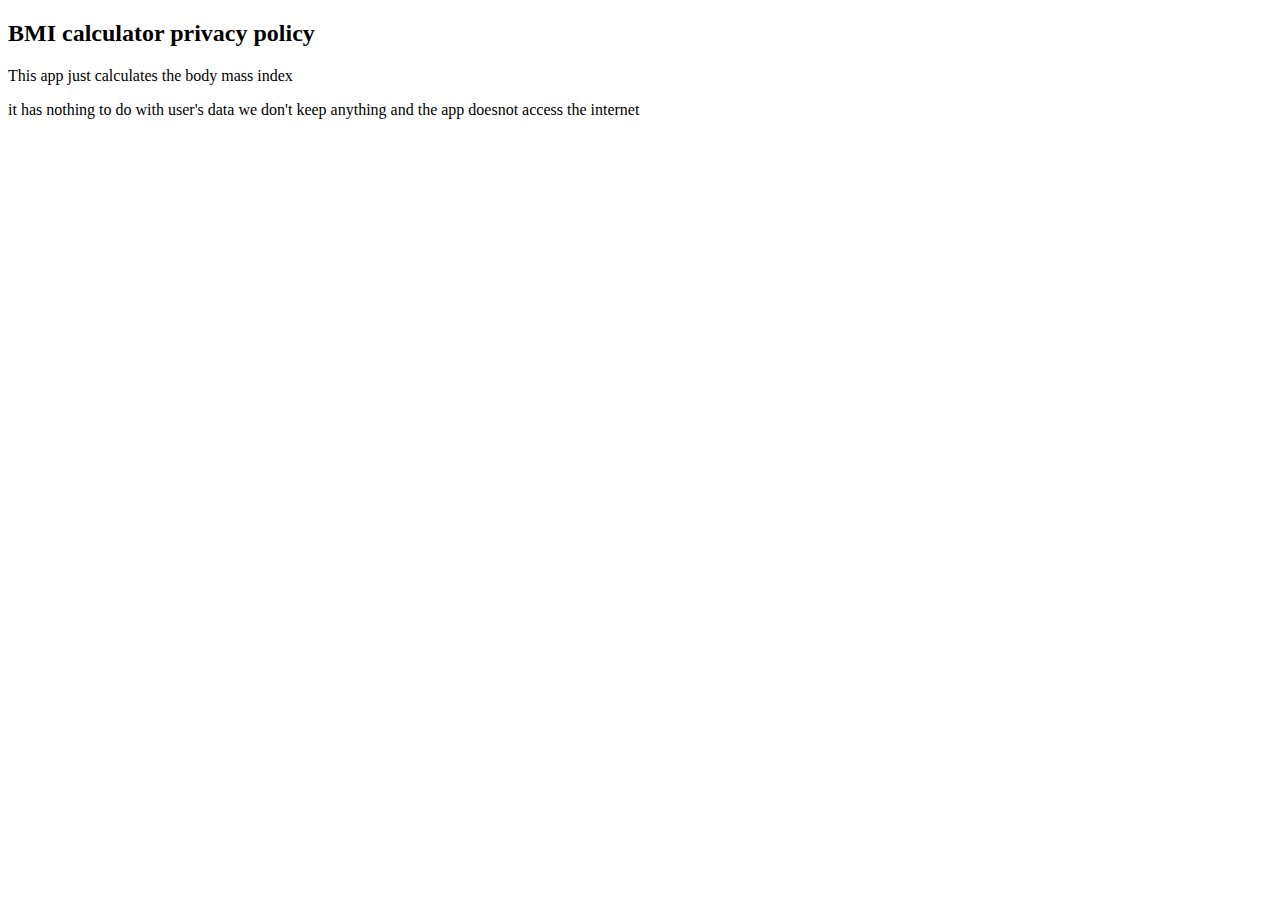
==== index.html @ 377abc67 "comm" ====
<!DOCTYPE html>
<html>
<head>
    <meta charset='utf-8'>
    <meta http-equiv='X-UA-Compatible' content='IE=edge'>
    <title>BMI calculator privacy policy</title>
    <meta name='viewport' content='width=device-width, initial-scale=1'>
    <link rel='stylesheet' type='text/css' media='screen' href='css/style.css'>
    <script src='js/main.js'>
        Splitting(); 

ScrollOut({  
  threshold: .2,
  once: true
});
    </script>
</head>
<body>
    <h2 id="description">BMI calculator privacy policy</h2>
    <p>This app just calculates the body mass index 
         <!-- <a href="https://goodstuff.fm/smym/118">Show Me Your Mic episode</a> using <a href="https://descript.com/r/HkKZYn6bG">Descript</a>, a Mac/Windows transcription app.
         -->
        </p>
    <p>it has nothing to do with user's data we don't keep anything and the app doesnot access the internet</p>
    <!-- <h2 id="goal">Goal</h2>
    <p>To make the presention of the transcription as readable and nice to look at as possible without having to do a bunch of work to make it look nice.</p>
    <h2 id="transcription-sample">Transcription Sample</h2>
    <p>(<em>This is maybe 15% of the whole 55 minute episode</em>)</p>
    <p><strong>Chris:</strong> I&#39;ve stumbled into this fall either because I felt like I was I had some momentum. And then summer end of summer kind of happen. It was just kind of like everything feels old. And so this is the kicking getting back on the horse proverbial horse. But you did something neat speaking of recording and podcasting.</p>
    <p>So in your day job doing a podcast for your company and then getting the [00:13:00] opportunity to do a live podcast with that which is that this isn&#39;t the first time I don&#39;t think you&#39;ve done that but I guess I&#39;m curious just for podcasters other what I&#39;ve liked about so the podcast is untapped. Or for on top is called drink socially untapped as the app that promotes the podcast are the podcast pronounced I guess and and I guess first of all the what&#39;s the format of the show regularly that you decided to sort of</p>
    <p><strong>Kyle:</strong> Yeah, so usually well so I should say the majority of the actual like content and production of the show is on my co-host Tim who is one of the co-founders of untapped and he takes a lot of time to put together a little bit of like.</p>
    <p>Topical stuff of what&#39;s happening in the beer industry right now and a little bit of sort of like history of a particular style and maybe asking a question about the about the beer industry or about the app in particular and then giving some updates again. It&#39;s like you were saying very [00:14:00] corporate not not corporate.</p>
    <p>Let me rephrase more like a brand-specific podcast where you&#39;ve got kind of. Hey, we&#39;re here talking about PayPal cuz PayPal&#39;s the company we work for and that&#39;s just going to be it. Maybe we&#39;ll talk a little bit about markets. Or maybe we&#39;ll talk about, you know, people paying each other, but it&#39;s going to be all sort of about PayPal same sort of thing for beer where untapped is the leading be wrap in this industry and it&#39;s pretty fun to put together every single week.</p>
    <p>I. Out of full disclosure. I used to be the one editing this podcast. We&#39;ve since handed it off to you who are in very capable hands. Thank goodness to put together some semblance of an episode between sort of our on and off banter and you know retakes and things like that. It&#39;s been really good to have.</p>
    <p>You on the the proverbial team if you would working on that [00:15:00] for us, but so that&#39;s that&#39;s kind of the the rundown of what we usually do on at at this in a little bit of History little bit current events little bit news little bit question and answer and we wanted to bring part of that to the live episode that we had scheduled at Odell&#39;s which is a brewery over in Denver, Colorado.</p>
    <p>So we were there for the Great American Beer Festival. This is. Big huge like 50,000 person event that happens every single year where you get together in a gigantic conference Hall in the center of Denver you go around drinking one ounce pours of beers that over 800 different breweries brought lots and lots of beer is happening.</p>
    <p>But we did the we did the podcast at a brewery that was outside of town a little. Which I think was a pretty good place to do it. We have some audio coming out this week actually tomorrow [00:16:00] from the floor and it is loud there. It was just a madhouse and I&#39;ll talk at maybe a little bit about doing.</p>
    <p>Sort of like live on the fourth floor recordings, but the one that excited me the most was the live podcast recording we did from Odell&#39;s where we sat down with one of their head folks over there and one of the beverage innovators from Buffalo Wild Wings, which was really cool. So again, like talking about guests.</p>
    <p>It was incredibly cool to be able to talk to those kind of people especially being in the beer industry and sort of. A huge impact that a major franchise like Buffalo Wild Wings has and one of the Premier breweries that are in Colorado to be able to talk to those folks. So it was really really I think an interesting discussion.</p>
    <p>But I wanted to talk not just about the podcast and the discussion that we had but sort of like the equipment and kind of the [00:17:00] planning that had to go into this and thinking about like, oh man. Okay, so I&#39;m flying out from California. What do I bring? What&#39;s going to be the like most minimal setup that I can bring?</p>
    <p>We&#39;ve got enough microphones for both Tim and I the to co-hosts and then the three different guests that we were going to put on it was kind of a logistical nightmare trying to figure out like hey do I have a cable is might have another cable. I had to look everywhere to find a bunch of XLR cables.</p>
    <p><strong>Chris:</strong> What did like either you or untapped? I&#39;m not sure where the line is. Probably fuzzy but</p>
    <p><strong>Kyle:</strong> Hi, I&#39;m Kyle and Taps now. Actually, I&#39;ve changed my name we were talking about. Hi, Mom. I&#39;m Michael borrow untapped. It&#39;s a hyphenated situation.</p>
    <p><strong>Chris:</strong> a slightly different voice on the podcast app to say there&#39;s like a I&#39;m in corporate work mode and then there&#39;s the morning show Kyle which is like I&#39;m I&#39;m Gonzo radio guy voice</p>
    <p>[00:18:00] <strong>Kyle:</strong> Yeah, yeah, most definitely and I it&#39;s hard to my wife says the same thing so I can&#39;t I can&#39;t fault you for believing that she hates hates my morning show Kyle Morning Show persona.</p>
    <p>For sure. Yeah. She&#39;s like, oh, it&#39;s so fake. Why are you so fat? Like well, it&#39;s it&#39;s an inflection. You know, it&#39;s like you got to give the people what they want. So we could have rented stuff. There is a local place called borrow lenses that does both audio video photo gear and they&#39;ve got some local places, but you can also have the the stuff kind of mailed out to you and they&#39;ll rent it for you know.</p>
    <p>Three days seven days 10 days. We brought I&#39;ve got one here. I&#39;ve got a Shure sm7b that I&#39;ve been using for the last like five years of podcasting that I love very much but is incredibly grotesque and disgusting and made sure to not give the guests. I would I probably would have done pretty well [00:19:00] grabbing like a new cover for this.</p>
    <p>But then we have two others to other sm7 bees that are in the studio in Downtown LA. So we had a total of three of those microphones. We also I have a Shure sm57 which is like one of those kind of regular looking stick microphones the kind that you would see like Bono singing to write you and I am I speaking your language now.</p>
    <p>He probably doesn&#39;t use it. Sure sm57 but either way, it&#39;s just one of those kind of like $200 Dynamic hyper-cardioid style microphones that you might you may even see folks like. Pointing it at a cabinet to record it in studio for guitar tone and things like that just to kind of get more of a studio sound and less of a [00:20:00] computer.</p>
    <p>I found it. It&#39;s pretty warm in terms of sound so I brought one of those as well and we have them all feeding into a zoom H6. This is one of those like. Battery powered portable recorders you slam of SD card into it and you can record up to this one was six tracks. It&#39;s for XLR inputs and I believe like a some sort of the to other inputs other places.</p>
    <p>Maybe maybe they consider like the little microphone that connects to the top to be the other two tracks.</p>
    <p><strong>Chris:</strong> What you can get a one. Adapters on the top, you can be a two XLR input</p>
    <p><strong>Kyle:</strong> Got it. Okay.</p>
    <p><strong>Chris:</strong> you can actually get six</p>
    <p><strong>Kyle:</strong> Got it that makes out you sound like you&#39;ve done your research, you know, you know what you&#39;re talking</p>
    <p><strong>Chris:</strong> I have one of those that I use.</p>
    <p>Yeah, I or I&#39;m supposed to be using as a backup for any time. I do a podcast recording it&#39;s conveniently sitting in my backpack across the room. I can see it over there not being used as a backup for this recording.</p>
    <p><strong>Kyle:</strong> is he as he goes and checks on his audio hijacking out there were still going.</p>
    <p>Yeah, and [00:21:00] I looks good. I really liked it. This was my first experience with the h66 track in particular. I had used a. I feel like it was assumed H1, or it was one of the first ones that I had ever. Come across with zoom and that was one of the first devices that I recorded voice over for for like videos when I was working at Mophie the battery case company.</p>
    <p>We I was doing most of the voiceover for both like our call center that we had in, Michigan. And also the videos that we would put out it was a lot of voice over for that. So I was using the the zoom H1 for those purposes, but I hadn&#39;t used it sense. So like getting up to speed with the H6 was pretty easy kind of the same controls on that one.</p>
    <p>But one of the coolest Parts about it was that it had built in. Limiters on each of the different inputs. So I would plug the XLR [00:22:00] into a Fed head which is like an inline microphone preamp where if you pass phantom power to it, it&#39;ll kind of lower the noise ceiling. Is that what it&#39;s called. Anyway, it made it so you get more gain.</p>
    <p>Yeah, the the yeah the noise floor was lower so that way I was able to kind of. Pulled down the game knobs a little bit and make it so it wasn&#39;t, you know, really really cranked up and grabbing a whole bunch of noise. That worked really. Well, I liked the the FED heads kind of plugged into those and then I would turn on the limiter on each of the different tracks and that way I wasn&#39;t adding like inline compression and there wasn&#39;t any weird delay because of the software compression coming out to the monitor for the headphones.</p>
    <p>It was just a very very good experience and like looking at the Monstrous Beast of a like [00:23:00] rack-mounted system that I had prior to doing this or even that we have over in the. Downtown LA Studios. It is just a godsend to have this Zoom H6 recorder just be this tiny little thing that I put in a little bag and carried around the show floor with me.</p>
    <p>Like it&#39;s it was perfect almost too perfect time. I was waiting for the moment where it&#39;s like, oh no, we ran a space and. Your files are all corrupted or like the you know, whatever the case maybe it was just too good to be true a little bit. You said that you have a zoom H6. Is there a part of your process where you wanted to use this as you said like a backup is how would that even fit in</p>
     -->
      
</body>
</html>
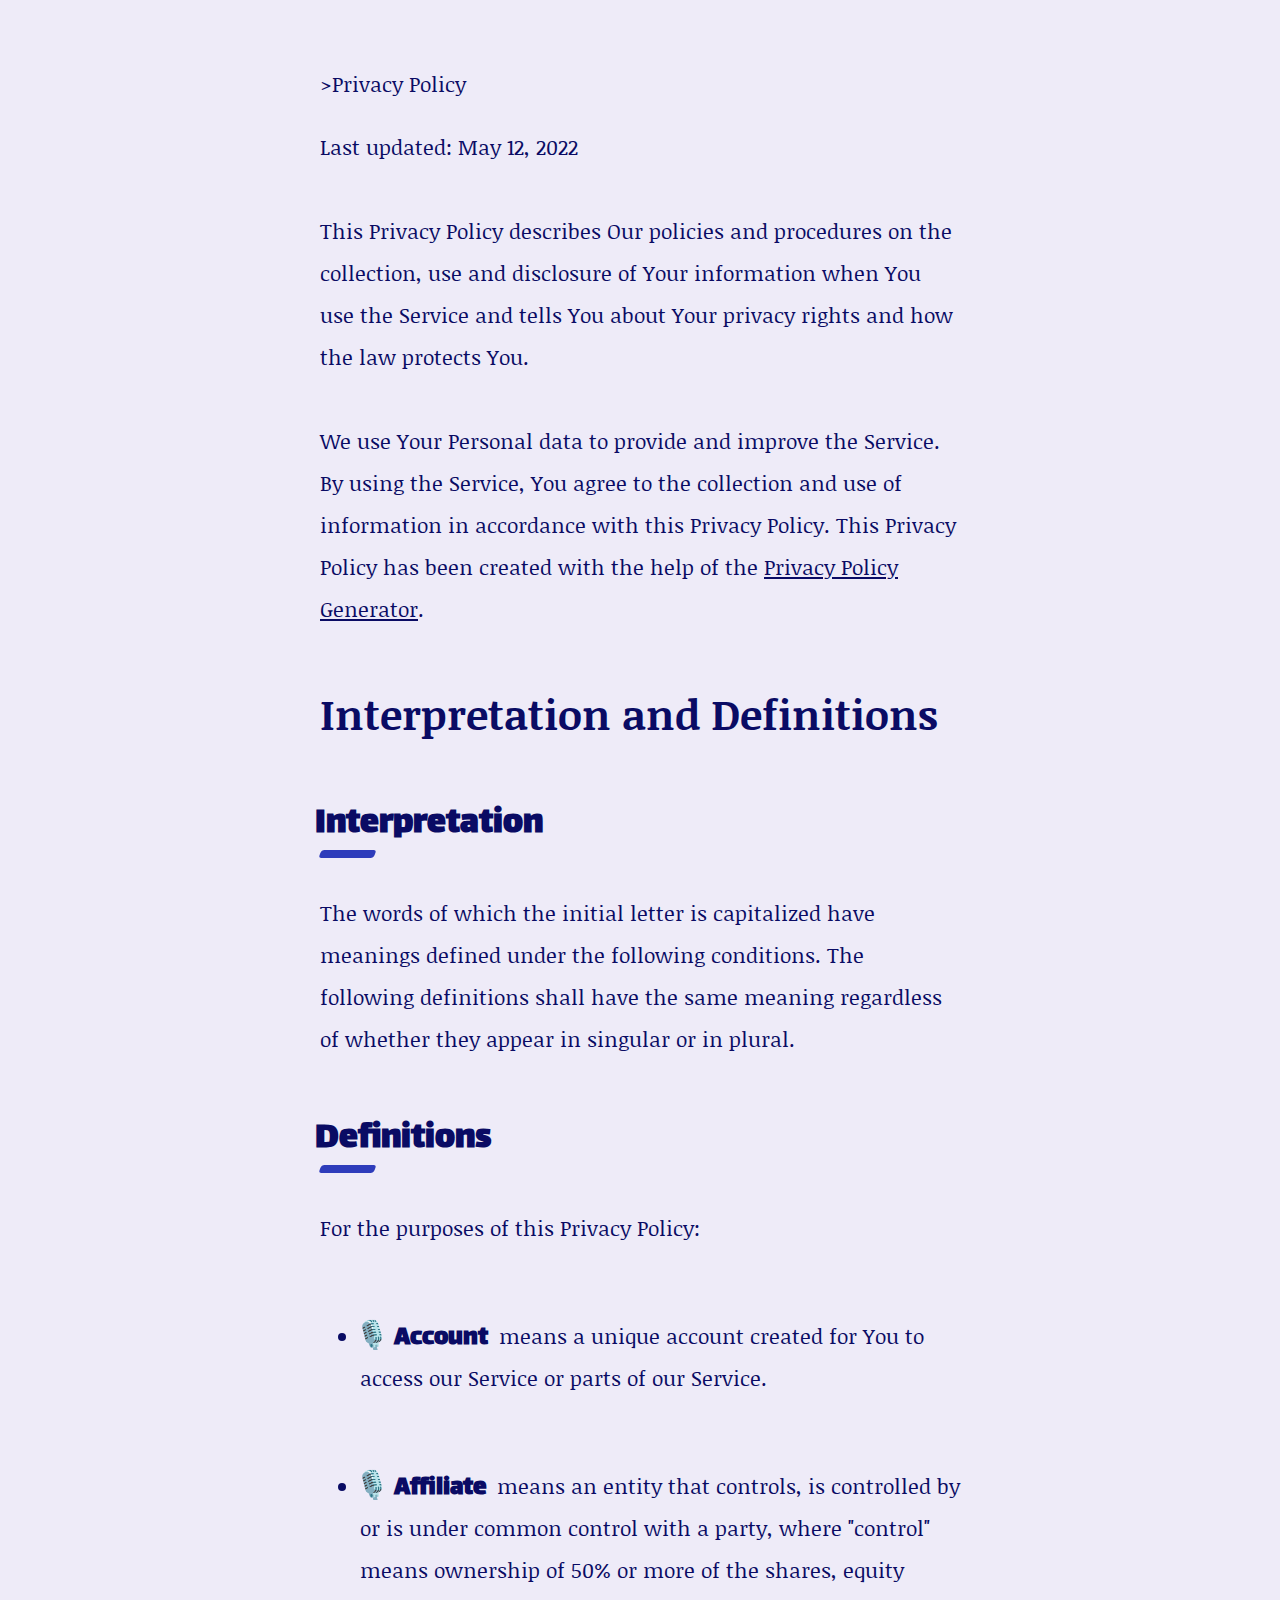
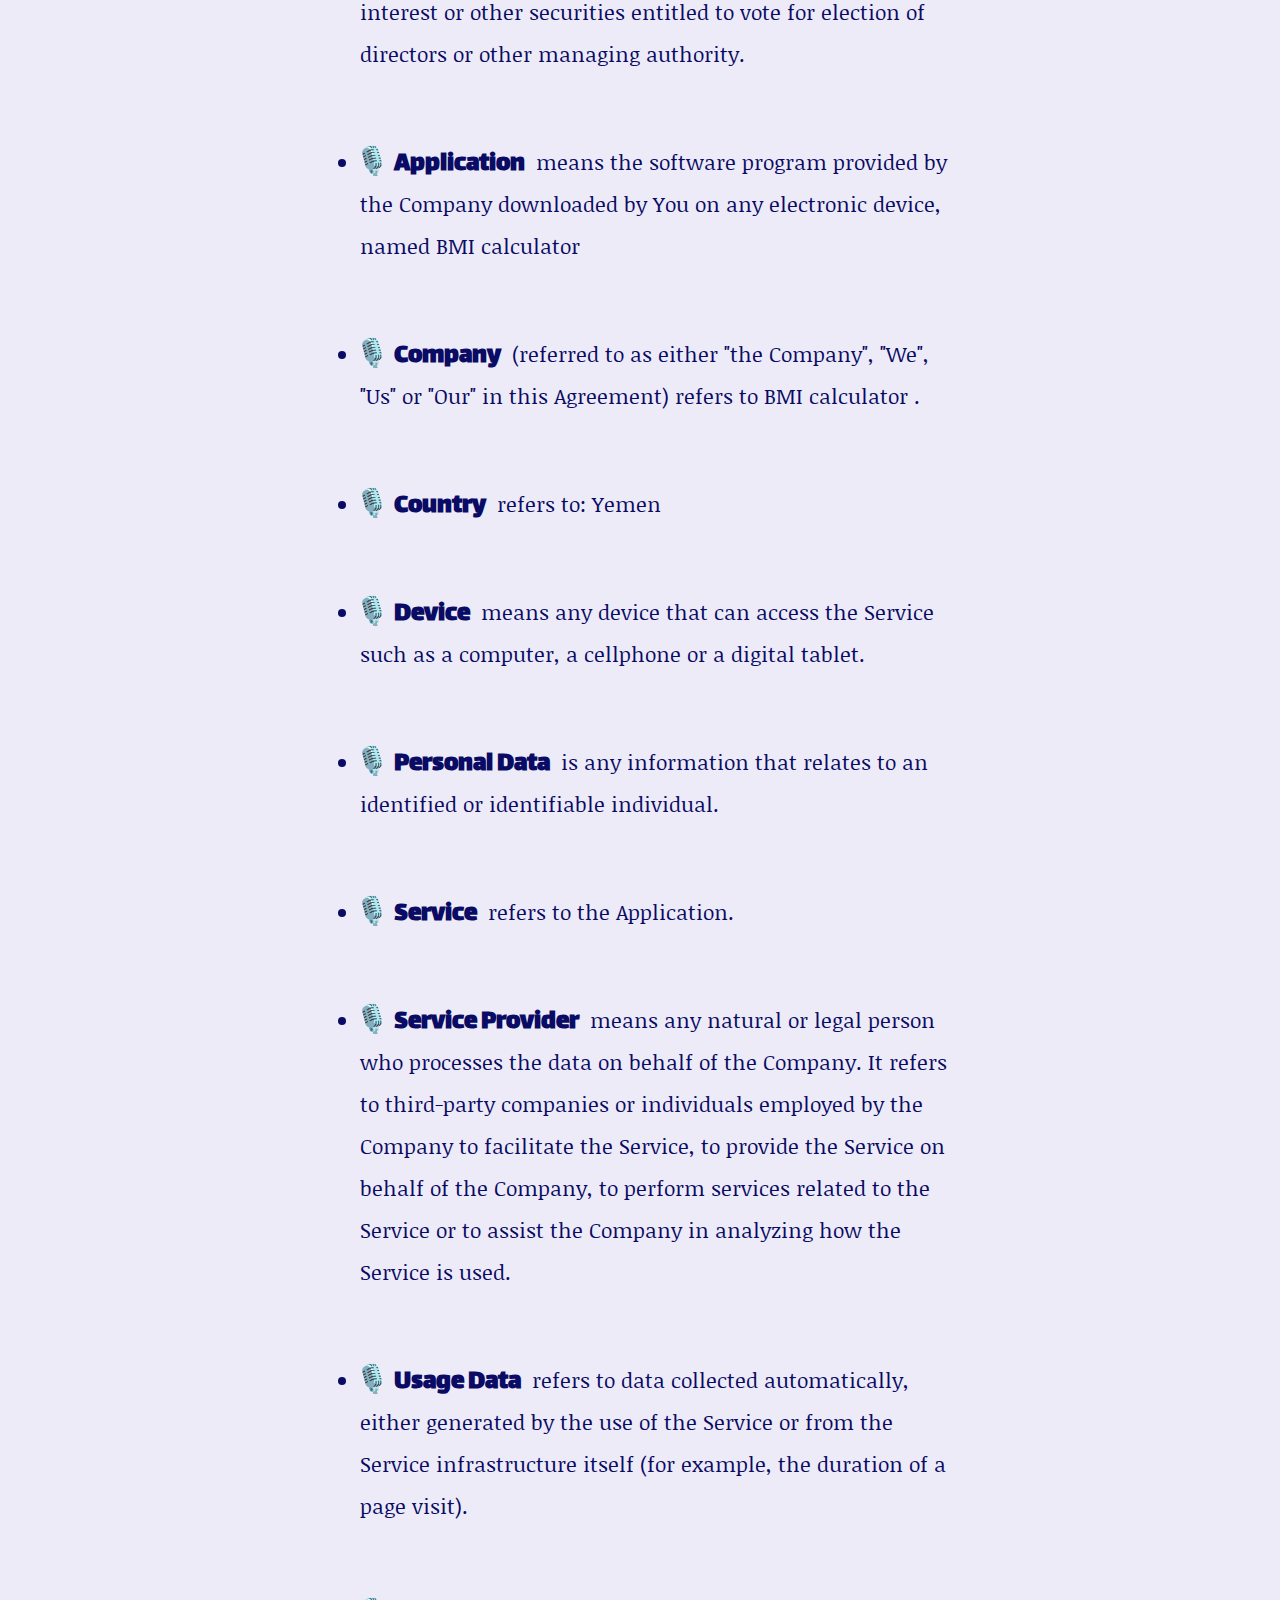
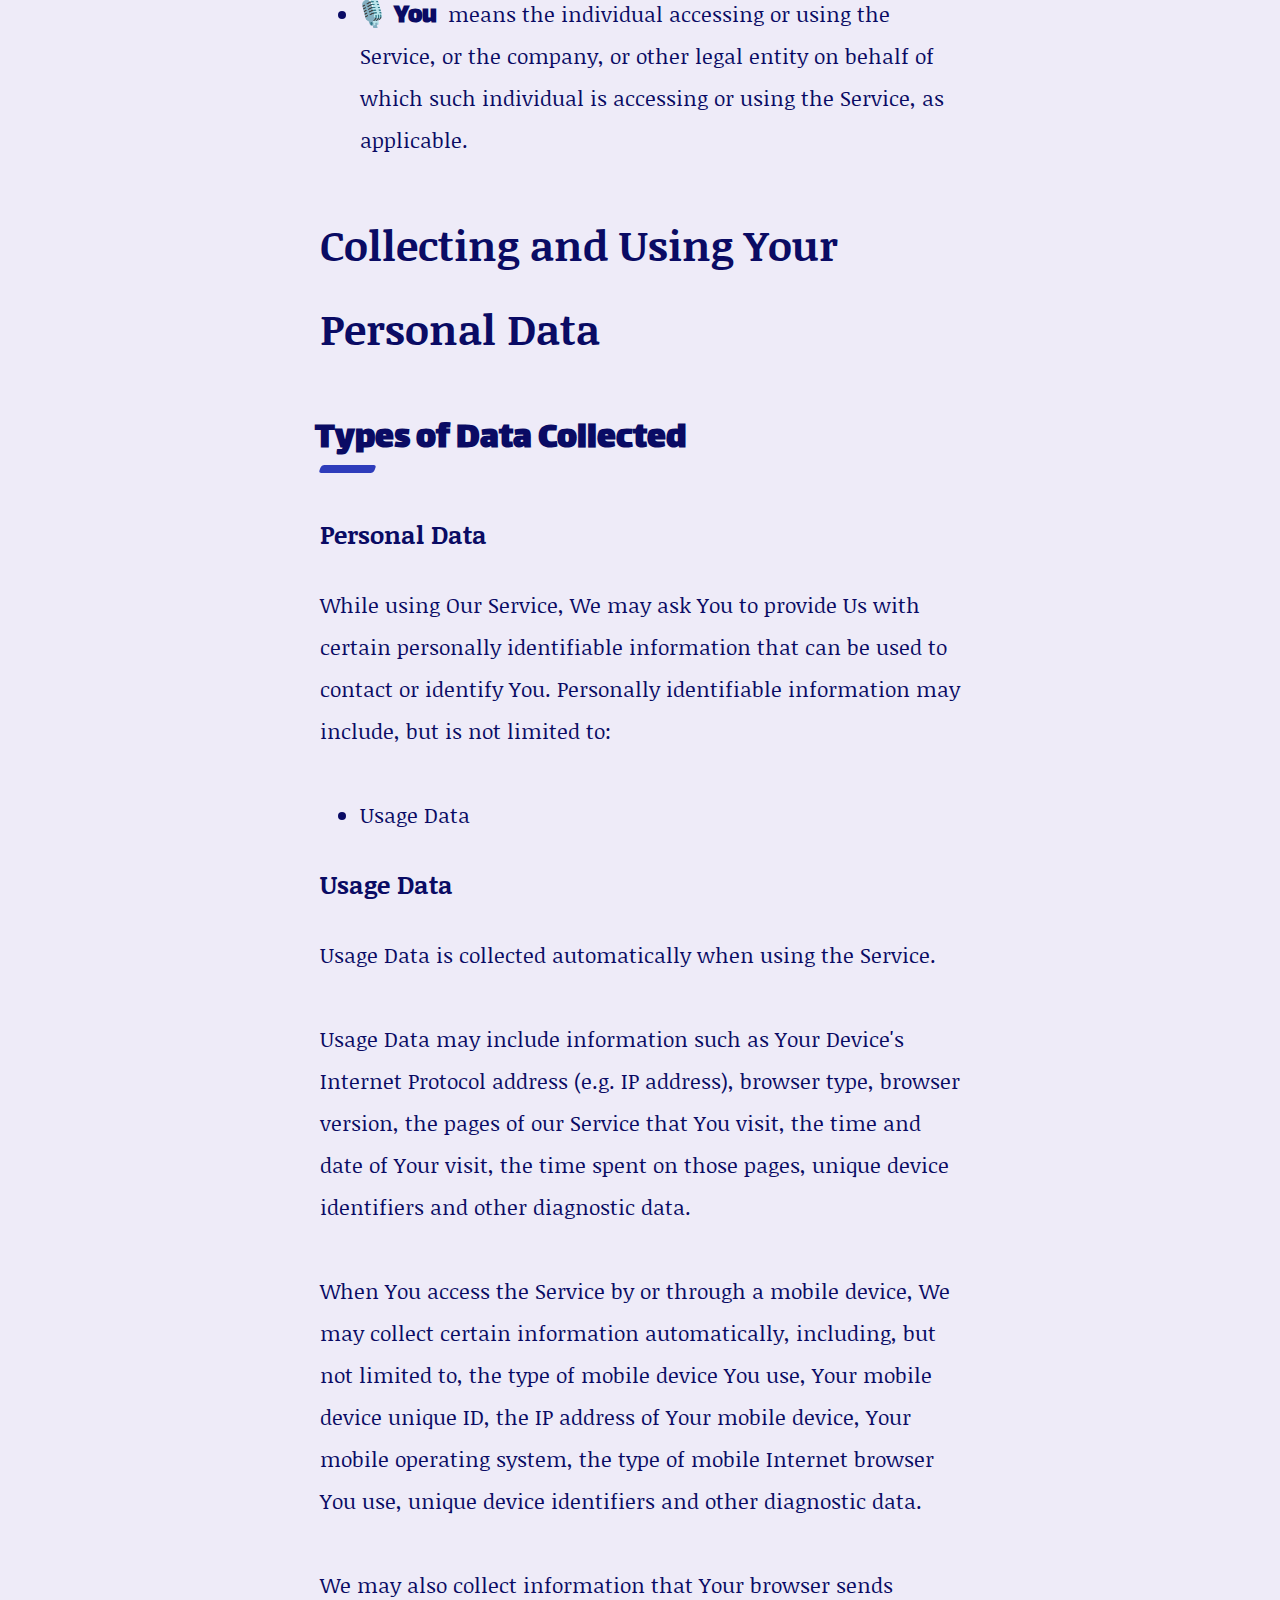
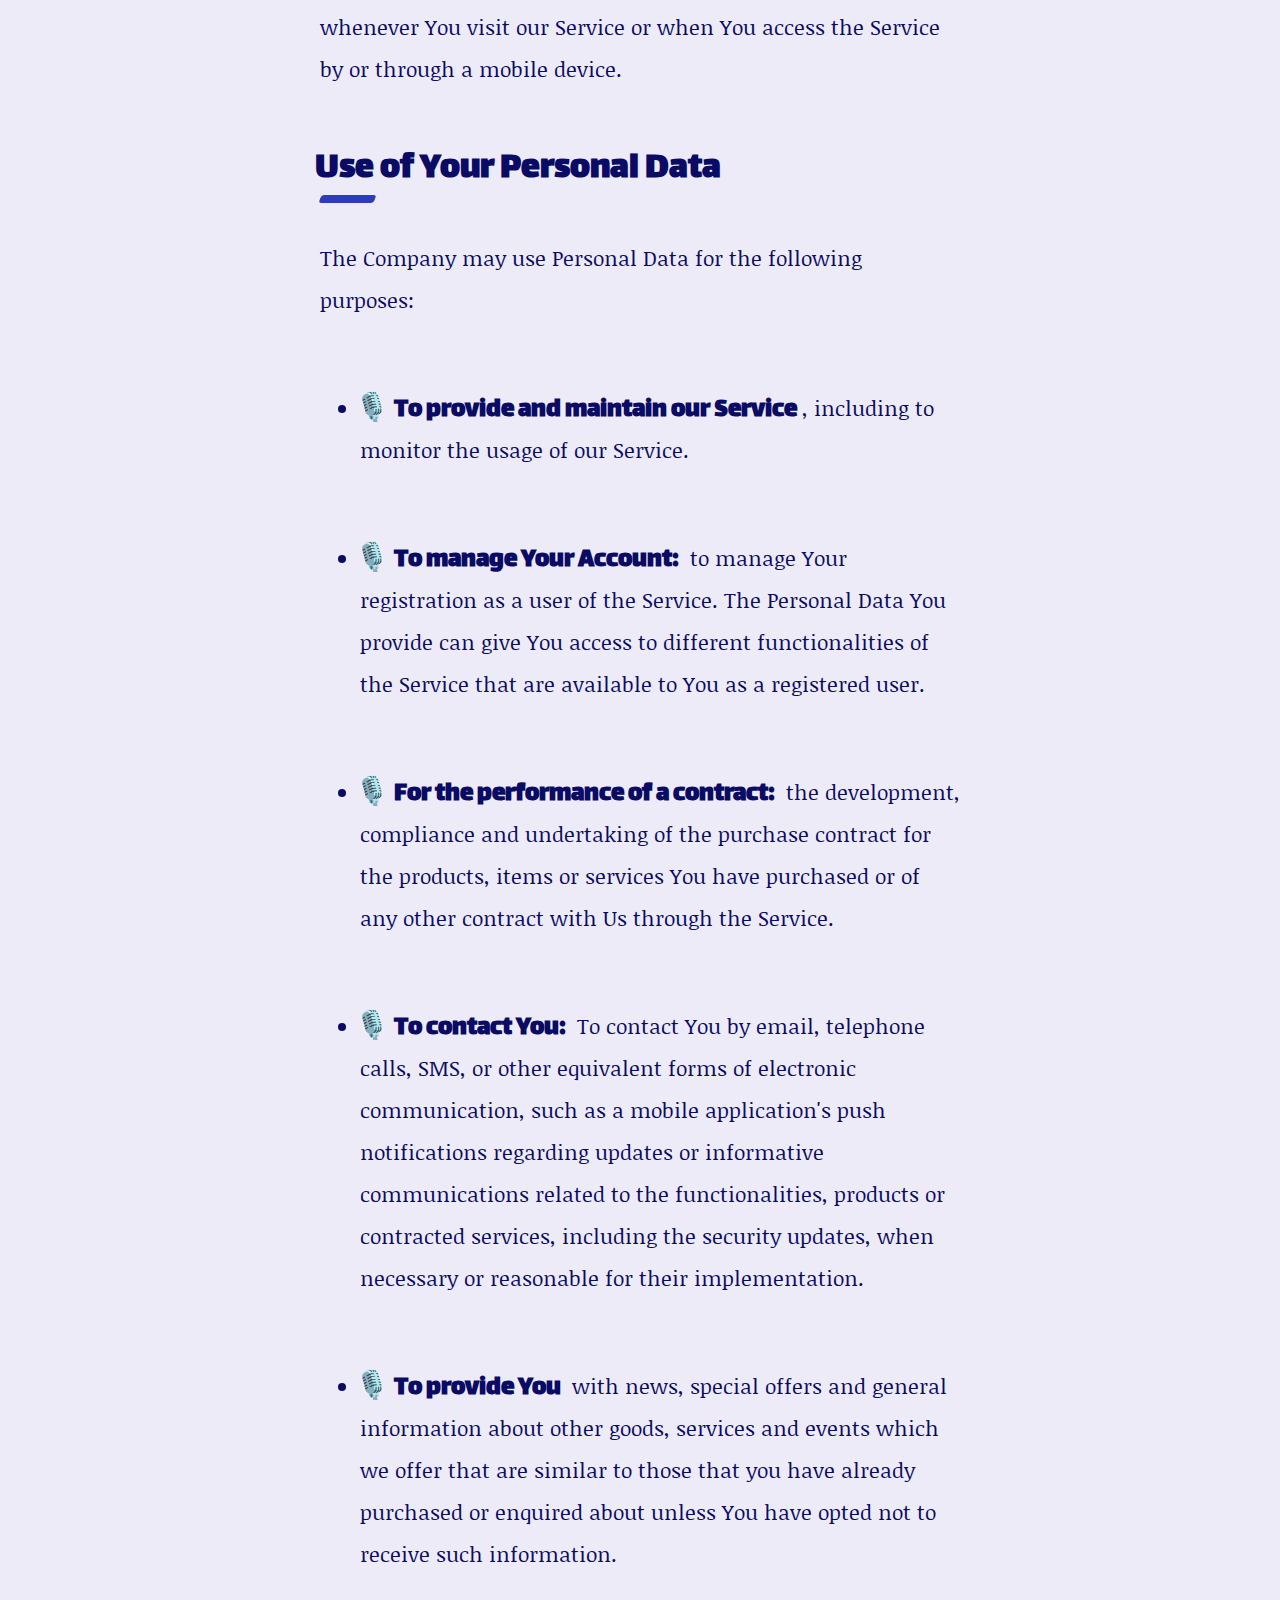
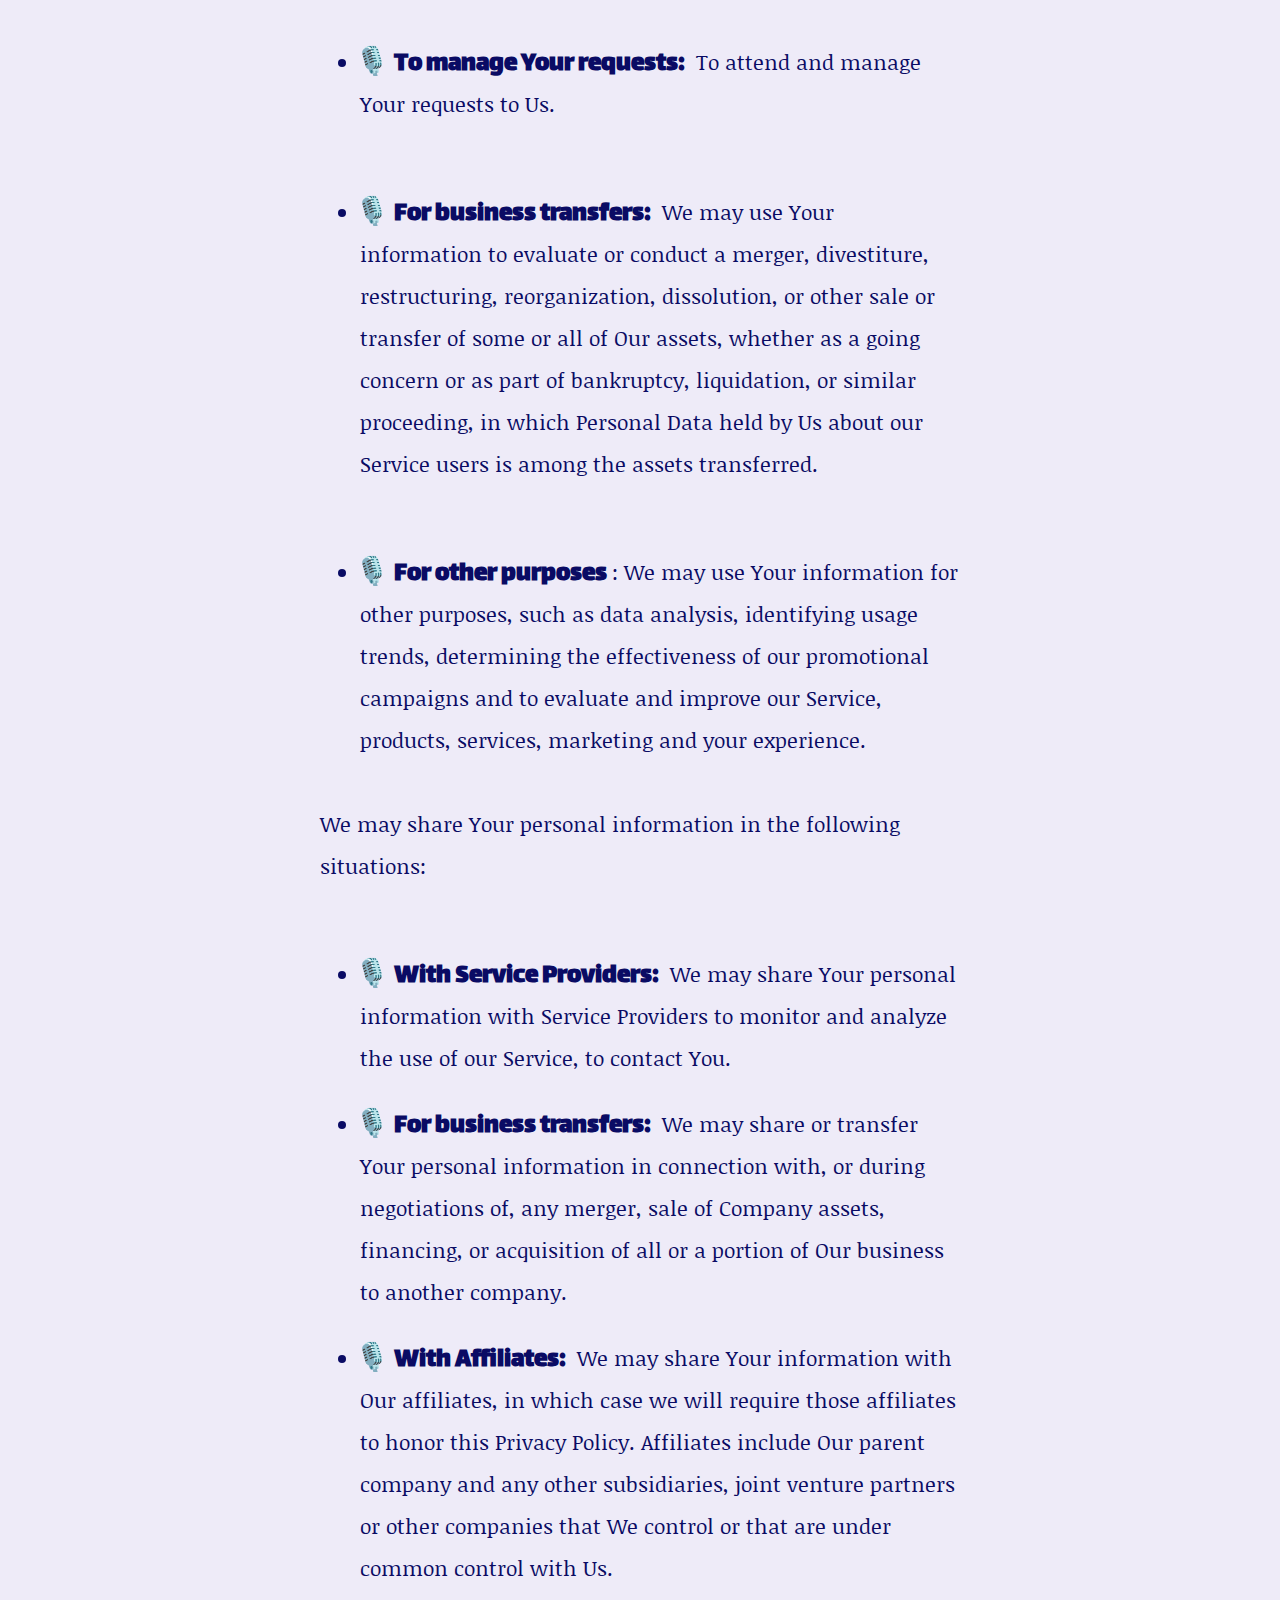
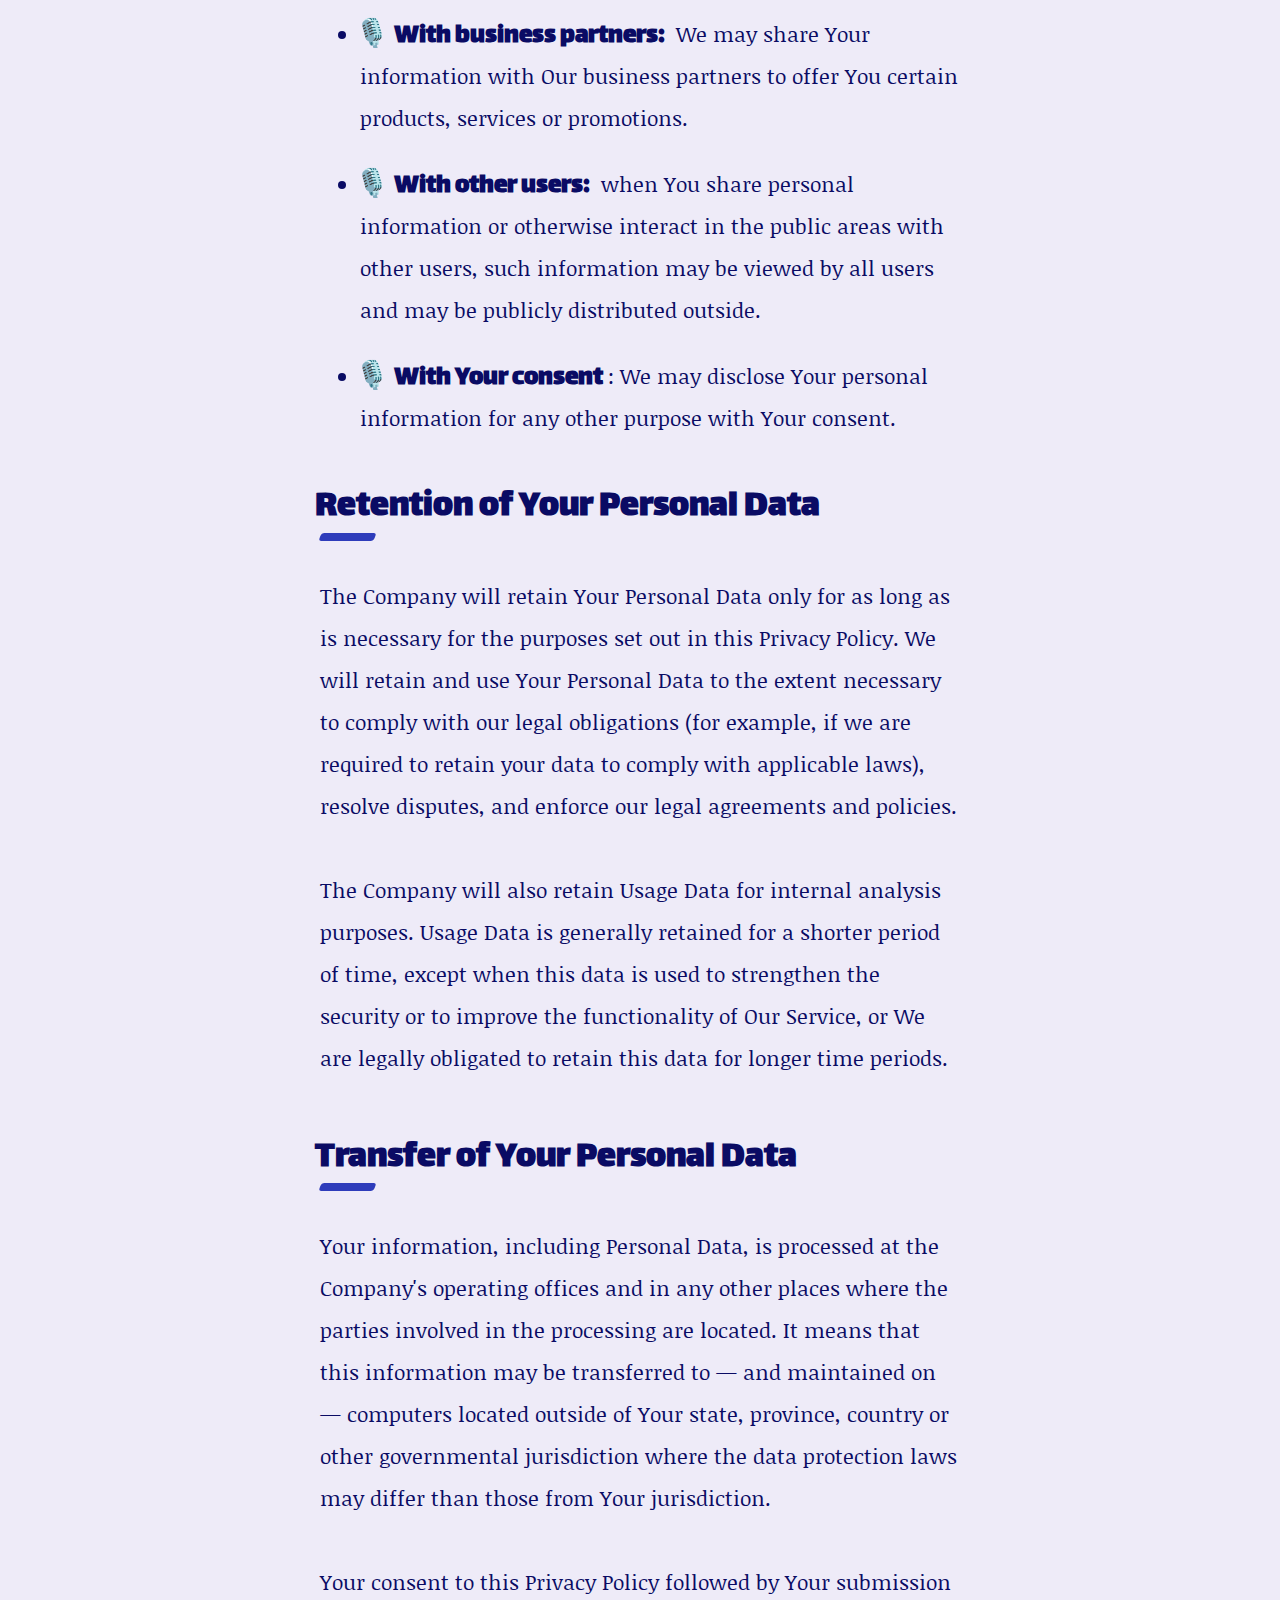
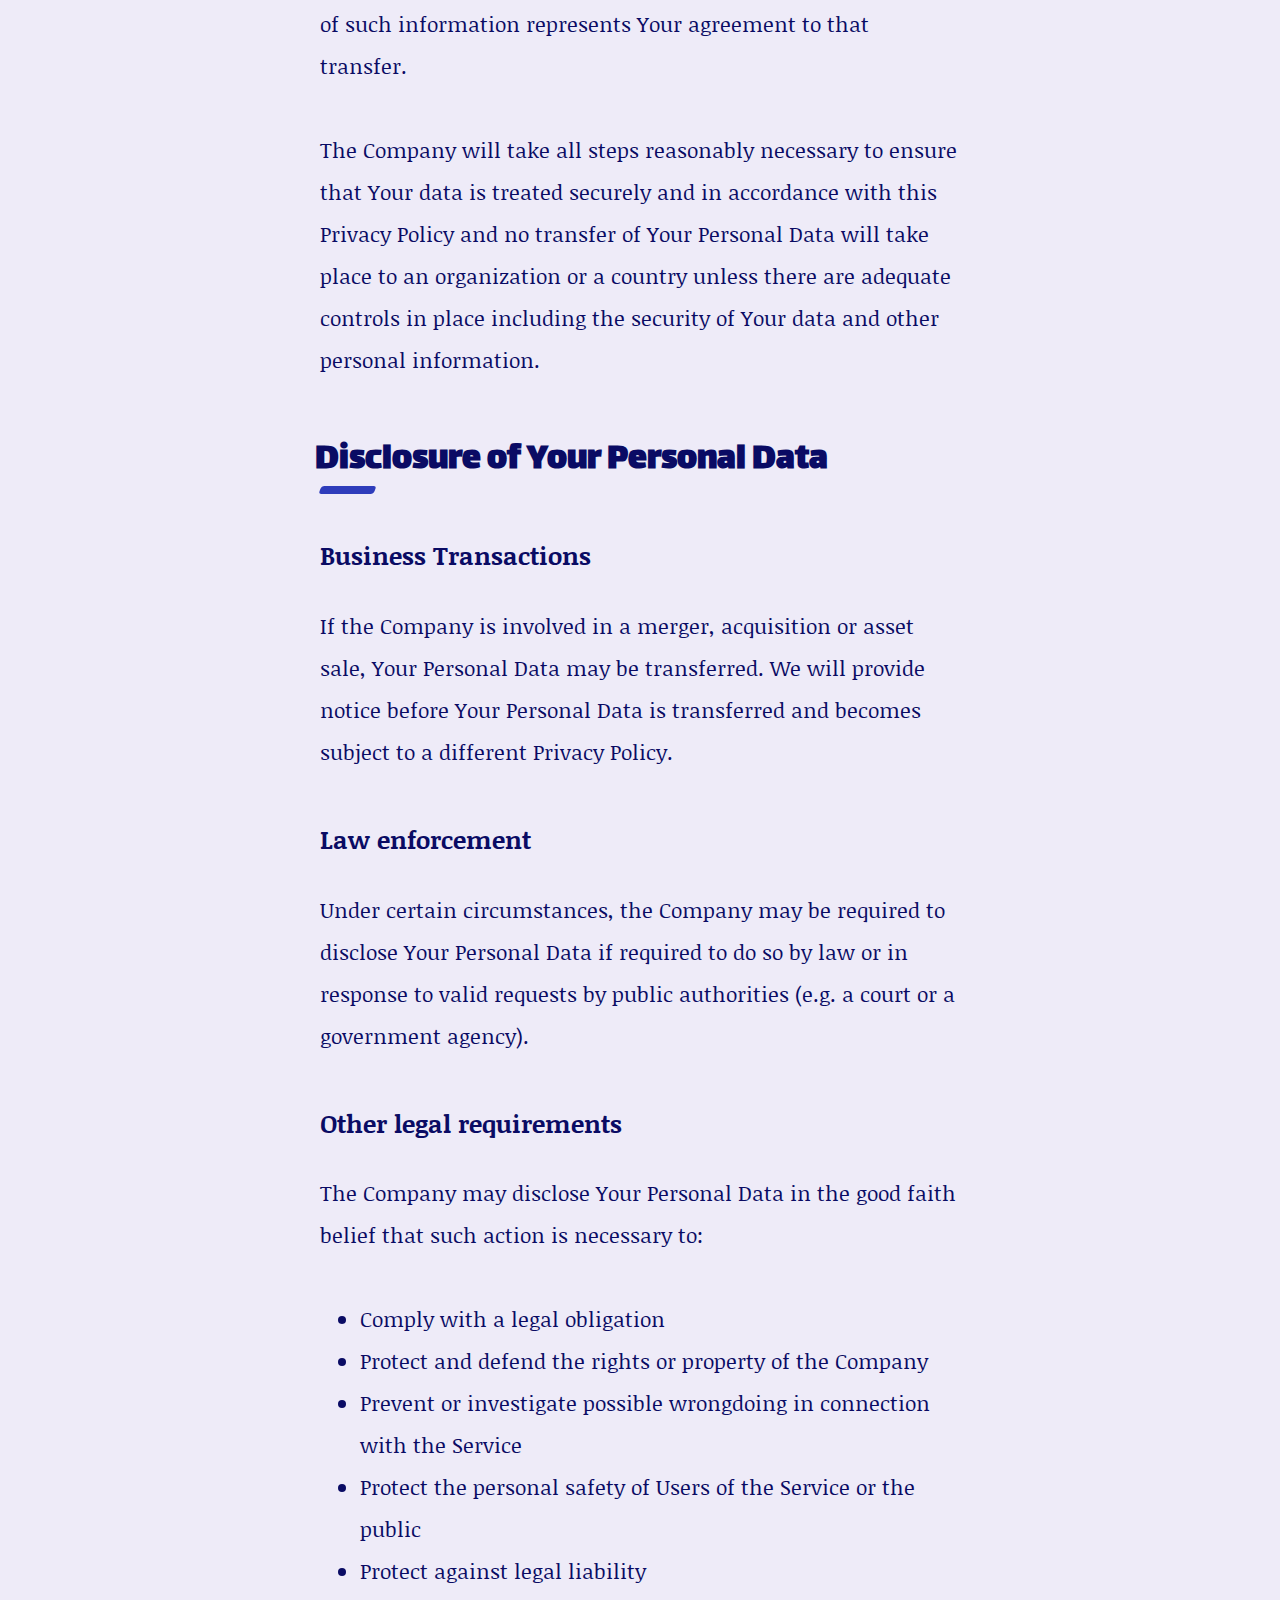
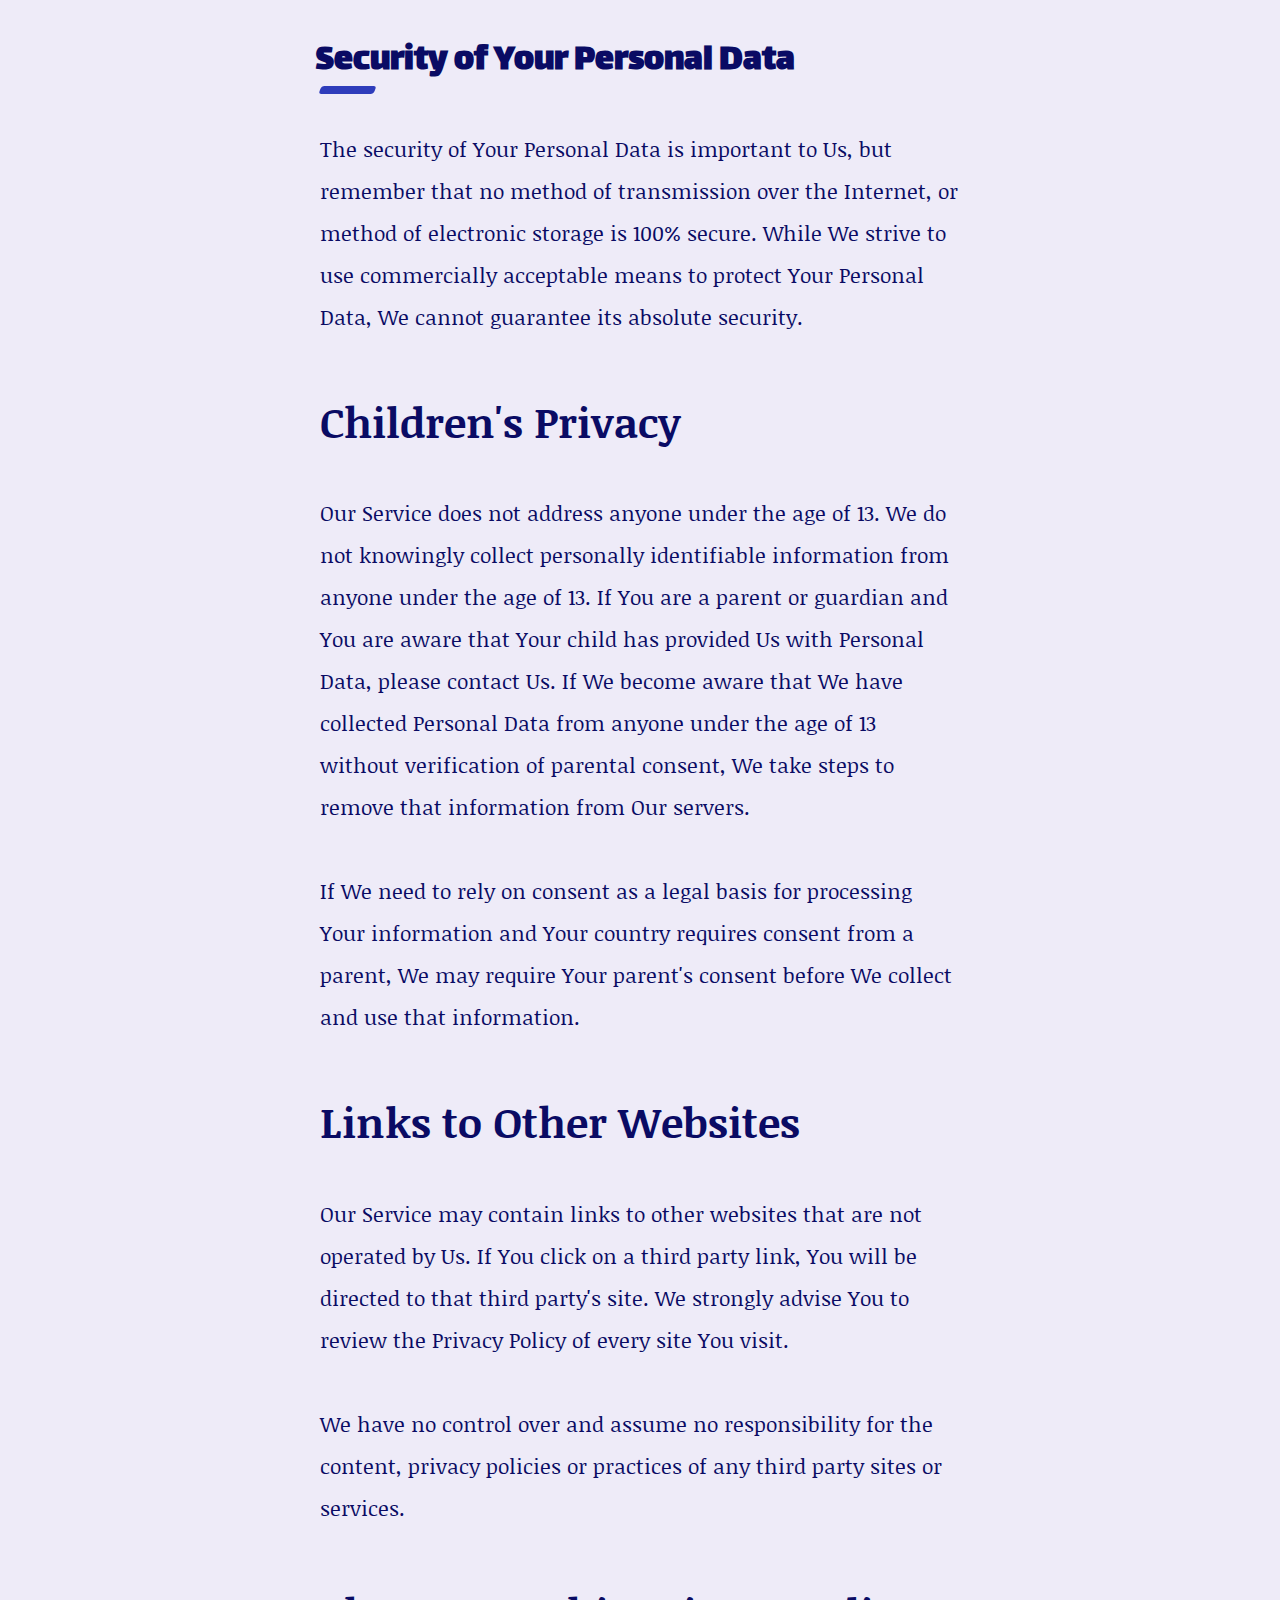
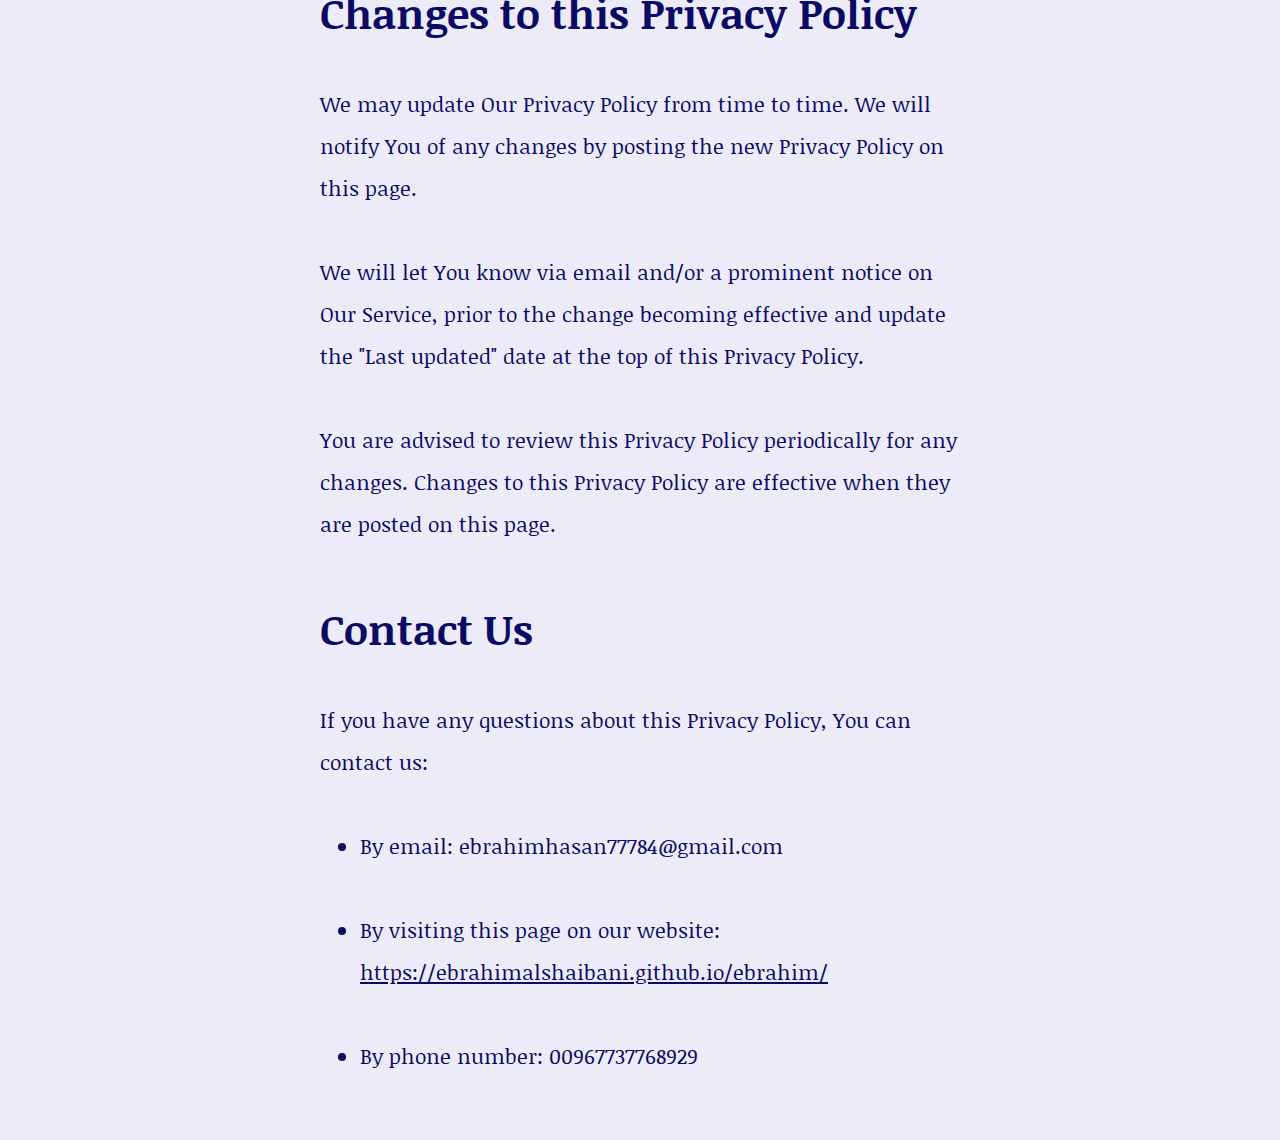
==== commit b3b3fa92: "cdw" ====
--- a/index.html
+++ b/index.html
@@ -16,12 +16,150 @@
     </script>
 </head>
 <body>
-    <h2 id="description">BMI calculator privacy policy</h2>
+    <!-- <h2 id="description">BMI calculator privacy policy</h2>
     <p>This app just calculates the body mass index 
          <!-- <a href="https://goodstuff.fm/smym/118">Show Me Your Mic episode</a> using <a href="https://descript.com/r/HkKZYn6bG">Descript</a>, a Mac/Windows transcription app.
          -->
         </p>
-    <p>it has nothing to do with user's data we don't keep anything and the app doesnot access the internet</p>
+    <h1 id="description"></h1>>Privacy Policy</h1>
+<p>Last updated: May 12, 2022</p>
+<p>This Privacy Policy describes Our policies and procedures on the collection, use and disclosure of Your information when You use the Service and tells You about Your privacy rights and how the law protects You.</p>
+<p>We use Your Personal data to provide and improve the Service. By using the Service, You agree to the collection and use of information in accordance with this Privacy Policy. This Privacy Policy has been created with the help of the <a href="https://www.privacypolicies.com/privacy-policy-generator/" target="_blank">Privacy Policy Generator</a>.</p>
+<h1 id="description">Interpretation and Definitions</h1>
+<h2>Interpretation</h2>
+<p>The words of which the initial letter is capitalized have meanings defined under the following conditions. The following definitions shall have the same meaning regardless of whether they appear in singular or in plural.</p>
+<h2>Definitions</h2>
+<p>For the purposes of this Privacy Policy:</p>
+<ul>
+<li>
+<p><strong>Account</strong> means a unique account created for You to access our Service or parts of our Service.</p>
+</li>
+<li>
+<p><strong>Affiliate</strong> means an entity that controls, is controlled by or is under common control with a party, where &quot;control&quot; means ownership of 50% or more of the shares, equity interest or other securities entitled to vote for election of directors or other managing authority.</p>
+</li>
+<li>
+<p><strong>Application</strong> means the software program provided by the Company downloaded by You on any electronic device, named BMI calculator</p>
+</li>
+<li>
+<p><strong>Company</strong> (referred to as either &quot;the Company&quot;, &quot;We&quot;, &quot;Us&quot; or &quot;Our&quot; in this Agreement) refers to BMI calculator .</p>
+</li>
+<li>
+<p><strong>Country</strong> refers to:  Yemen</p>
+</li>
+<li>
+<p><strong>Device</strong> means any device that can access the Service such as a computer, a cellphone or a digital tablet.</p>
+</li>
+<li>
+<p><strong>Personal Data</strong> is any information that relates to an identified or identifiable individual.</p>
+</li>
+<li>
+<p><strong>Service</strong> refers to the Application.</p>
+</li>
+<li>
+<p><strong>Service Provider</strong> means any natural or legal person who processes the data on behalf of the Company. It refers to third-party companies or individuals employed by the Company to facilitate the Service, to provide the Service on behalf of the Company, to perform services related to the Service or to assist the Company in analyzing how the Service is used.</p>
+</li>
+<li>
+<p><strong>Usage Data</strong> refers to data collected automatically, either generated by the use of the Service or from the Service infrastructure itself (for example, the duration of a page visit).</p>
+</li>
+<li>
+<p><strong>You</strong> means the individual accessing or using the Service, or the company, or other legal entity on behalf of which such individual is accessing or using the Service, as applicable.</p>
+</li>
+</ul>
+<h1>Collecting and Using Your Personal Data</h1>
+<h2>Types of Data Collected</h2>
+<h3>Personal Data</h3>
+<p>While using Our Service, We may ask You to provide Us with certain personally identifiable information that can be used to contact or identify You. Personally identifiable information may include, but is not limited to:</p>
+<ul>
+<li>Usage Data</li>
+</ul>
+<h3>Usage Data</h3>
+<p>Usage Data is collected automatically when using the Service.</p>
+<p>Usage Data may include information such as Your Device's Internet Protocol address (e.g. IP address), browser type, browser version, the pages of our Service that You visit, the time and date of Your visit, the time spent on those pages, unique device identifiers and other diagnostic data.</p>
+<p>When You access the Service by or through a mobile device, We may collect certain information automatically, including, but not limited to, the type of mobile device You use, Your mobile device unique ID, the IP address of Your mobile device, Your mobile operating system, the type of mobile Internet browser You use, unique device identifiers and other diagnostic data.</p>
+<p>We may also collect information that Your browser sends whenever You visit our Service or when You access the Service by or through a mobile device.</p>
+<h2>Use of Your Personal Data</h2>
+<p>The Company may use Personal Data for the following purposes:</p>
+<ul>
+<li>
+<p><strong>To provide and maintain our Service</strong>, including to monitor the usage of our Service.</p>
+</li>
+<li>
+<p><strong>To manage Your Account:</strong> to manage Your registration as a user of the Service. The Personal Data You provide can give You access to different functionalities of the Service that are available to You as a registered user.</p>
+</li>
+<li>
+<p><strong>For the performance of a contract:</strong> the development, compliance and undertaking of the purchase contract for the products, items or services You have purchased or of any other contract with Us through the Service.</p>
+</li>
+<li>
+<p><strong>To contact You:</strong> To contact You by email, telephone calls, SMS, or other equivalent forms of electronic communication, such as a mobile application's push notifications regarding updates or informative communications related to the functionalities, products or contracted services, including the security updates, when necessary or reasonable for their implementation.</p>
+</li>
+<li>
+<p><strong>To provide You</strong> with news, special offers and general information about other goods, services and events which we offer that are similar to those that you have already purchased or enquired about unless You have opted not to receive such information.</p>
+</li>
+<li>
+<p><strong>To manage Your requests:</strong> To attend and manage Your requests to Us.</p>
+</li>
+<li>
+<p><strong>For business transfers:</strong> We may use Your information to evaluate or conduct a merger, divestiture, restructuring, reorganization, dissolution, or other sale or transfer of some or all of Our assets, whether as a going concern or as part of bankruptcy, liquidation, or similar proceeding, in which Personal Data held by Us about our Service users is among the assets transferred.</p>
+</li>
+<li>
+<p><strong>For other purposes</strong>: We may use Your information for other purposes, such as data analysis, identifying usage trends, determining the effectiveness of our promotional campaigns and to evaluate and improve our Service, products, services, marketing and your experience.</p>
+</li>
+</ul>
+<p>We may share Your personal information in the following situations:</p>
+<ul>
+<li><strong>With Service Providers:</strong> We may share Your personal information with Service Providers to monitor and analyze the use of our Service,  to contact You.</li>
+<li><strong>For business transfers:</strong> We may share or transfer Your personal information in connection with, or during negotiations of, any merger, sale of Company assets, financing, or acquisition of all or a portion of Our business to another company.</li>
+<li><strong>With Affiliates:</strong> We may share Your information with Our affiliates, in which case we will require those affiliates to honor this Privacy Policy. Affiliates include Our parent company and any other subsidiaries, joint venture partners or other companies that We control or that are under common control with Us.</li>
+<li><strong>With business partners:</strong> We may share Your information with Our business partners to offer You certain products, services or promotions.</li>
+<li><strong>With other users:</strong> when You share personal information or otherwise interact in the public areas with other users, such information may be viewed by all users and may be publicly distributed outside.</li>
+<li><strong>With Your consent</strong>: We may disclose Your personal information for any other purpose with Your consent.</li>
+</ul>
+<h2>Retention of Your Personal Data</h2>
+<p>The Company will retain Your Personal Data only for as long as is necessary for the purposes set out in this Privacy Policy. We will retain and use Your Personal Data to the extent necessary to comply with our legal obligations (for example, if we are required to retain your data to comply with applicable laws), resolve disputes, and enforce our legal agreements and policies.</p>
+<p>The Company will also retain Usage Data for internal analysis purposes. Usage Data is generally retained for a shorter period of time, except when this data is used to strengthen the security or to improve the functionality of Our Service, or We are legally obligated to retain this data for longer time periods.</p>
+<h2>Transfer of Your Personal Data</h2>
+<p>Your information, including Personal Data, is processed at the Company's operating offices and in any other places where the parties involved in the processing are located. It means that this information may be transferred to — and maintained on — computers located outside of Your state, province, country or other governmental jurisdiction where the data protection laws may differ than those from Your jurisdiction.</p>
+<p>Your consent to this Privacy Policy followed by Your submission of such information represents Your agreement to that transfer.</p>
+<p>The Company will take all steps reasonably necessary to ensure that Your data is treated securely and in accordance with this Privacy Policy and no transfer of Your Personal Data will take place to an organization or a country unless there are adequate controls in place including the security of Your data and other personal information.</p>
+<h2>Disclosure of Your Personal Data</h2>
+<h3>Business Transactions</h3>
+<p>If the Company is involved in a merger, acquisition or asset sale, Your Personal Data may be transferred. We will provide notice before Your Personal Data is transferred and becomes subject to a different Privacy Policy.</p>
+<h3>Law enforcement</h3>
+<p>Under certain circumstances, the Company may be required to disclose Your Personal Data if required to do so by law or in response to valid requests by public authorities (e.g. a court or a government agency).</p>
+<h3>Other legal requirements</h3>
+<p>The Company may disclose Your Personal Data in the good faith belief that such action is necessary to:</p>
+<ul>
+<li>Comply with a legal obligation</li>
+<li>Protect and defend the rights or property of the Company</li>
+<li>Prevent or investigate possible wrongdoing in connection with the Service</li>
+<li>Protect the personal safety of Users of the Service or the public</li>
+<li>Protect against legal liability</li>
+</ul>
+<h2>Security of Your Personal Data</h2>
+<p>The security of Your Personal Data is important to Us, but remember that no method of transmission over the Internet, or method of electronic storage is 100% secure. While We strive to use commercially acceptable means to protect Your Personal Data, We cannot guarantee its absolute security.</p>
+<h1>Children's Privacy</h1>
+<p>Our Service does not address anyone under the age of 13. We do not knowingly collect personally identifiable information from anyone under the age of 13. If You are a parent or guardian and You are aware that Your child has provided Us with Personal Data, please contact Us. If We become aware that We have collected Personal Data from anyone under the age of 13 without verification of parental consent, We take steps to remove that information from Our servers.</p>
+<p>If We need to rely on consent as a legal basis for processing Your information and Your country requires consent from a parent, We may require Your parent's consent before We collect and use that information.</p>
+<h1>Links to Other Websites</h1>
+<p>Our Service may contain links to other websites that are not operated by Us. If You click on a third party link, You will be directed to that third party's site. We strongly advise You to review the Privacy Policy of every site You visit.</p>
+<p>We have no control over and assume no responsibility for the content, privacy policies or practices of any third party sites or services.</p>
+<h1>Changes to this Privacy Policy</h1>
+<p>We may update Our Privacy Policy from time to time. We will notify You of any changes by posting the new Privacy Policy on this page.</p>
+<p>We will let You know via email and/or a prominent notice on Our Service, prior to the change becoming effective and update the &quot;Last updated&quot; date at the top of this Privacy Policy.</p>
+<p>You are advised to review this Privacy Policy periodically for any changes. Changes to this Privacy Policy are effective when they are posted on this page.</p>
+<h1>Contact Us</h1>
+<p>If you have any questions about this Privacy Policy, You can contact us:</p>
+<ul>
+<li>
+<p>By email: ebrahimhasan77784@gmail.com</p>
+</li>
+<li>
+<p>By visiting this page on our website: <a href="https://ebrahimalshaibani.github.io/ebrahim/" rel="external nofollow noopener" target="_blank">https://ebrahimalshaibani.github.io/ebrahim/</a></p>
+</li>
+<li>
+<p>By phone number: 00967737768929</p>
+</li>
+</ul>
     <!-- <h2 id="goal">Goal</h2>
     <p>To make the presention of the transcription as readable and nice to look at as possible without having to do a bunch of work to make it look nice.</p>
     <h2 id="transcription-sample">Transcription Sample</h2>
--- a/css/style.css
+++ b/css/style.css
@@ -0,0 +1,66 @@
+@import url('https://fonts.googleapis.com/css?family=Noticia+Text|Lalezar');
+
+:root{
+  --padding: 21px;
+  --bg-color: #eeebf8;
+  --text-color: #0a0b64;
+  --accent-color: #2e3cbb;
+  --font-family: 'Noticia Text';
+  --font-display: 'Lalezar';
+}
+
+html{
+  margin: 0;
+  padding: 0;
+}
+
+body{
+  max-width: 640px;
+  margin: 0 auto;
+  padding: var(--padding);
+  color: var(--text-color);
+  background: var(--bg-color);
+  font-family: var(--font-family);
+  line-height: 2;
+  font-size: 21px;
+}
+
+h2{
+  font-size: 180%;
+  transform: translateX(-5px);
+  font-family: var(--font-display);
+  margin-bottom: 0;
+}
+
+a{
+  color: var(--text-color);
+}
+
+p{
+  margin-bottom: 2em;
+}
+
+strong{
+  display: inline-block;
+  transform: translateX(-5px);
+  font-size: 130%;
+  line-height: 1;
+  font-family: var(--font-display);
+}
+
+strong:before{
+  content: '🎙️';
+  margin-right: 5px;
+  margin-top: 34px; 
+  display: inline-block;
+}
+
+h2:after{
+  content: '';
+  display: block;
+  height: 8px;
+  background: var(--accent-color);
+  max-width: 55px;
+  transform: skewX(-21deg) translateY(-13px);
+  border-radius: 3px;
+}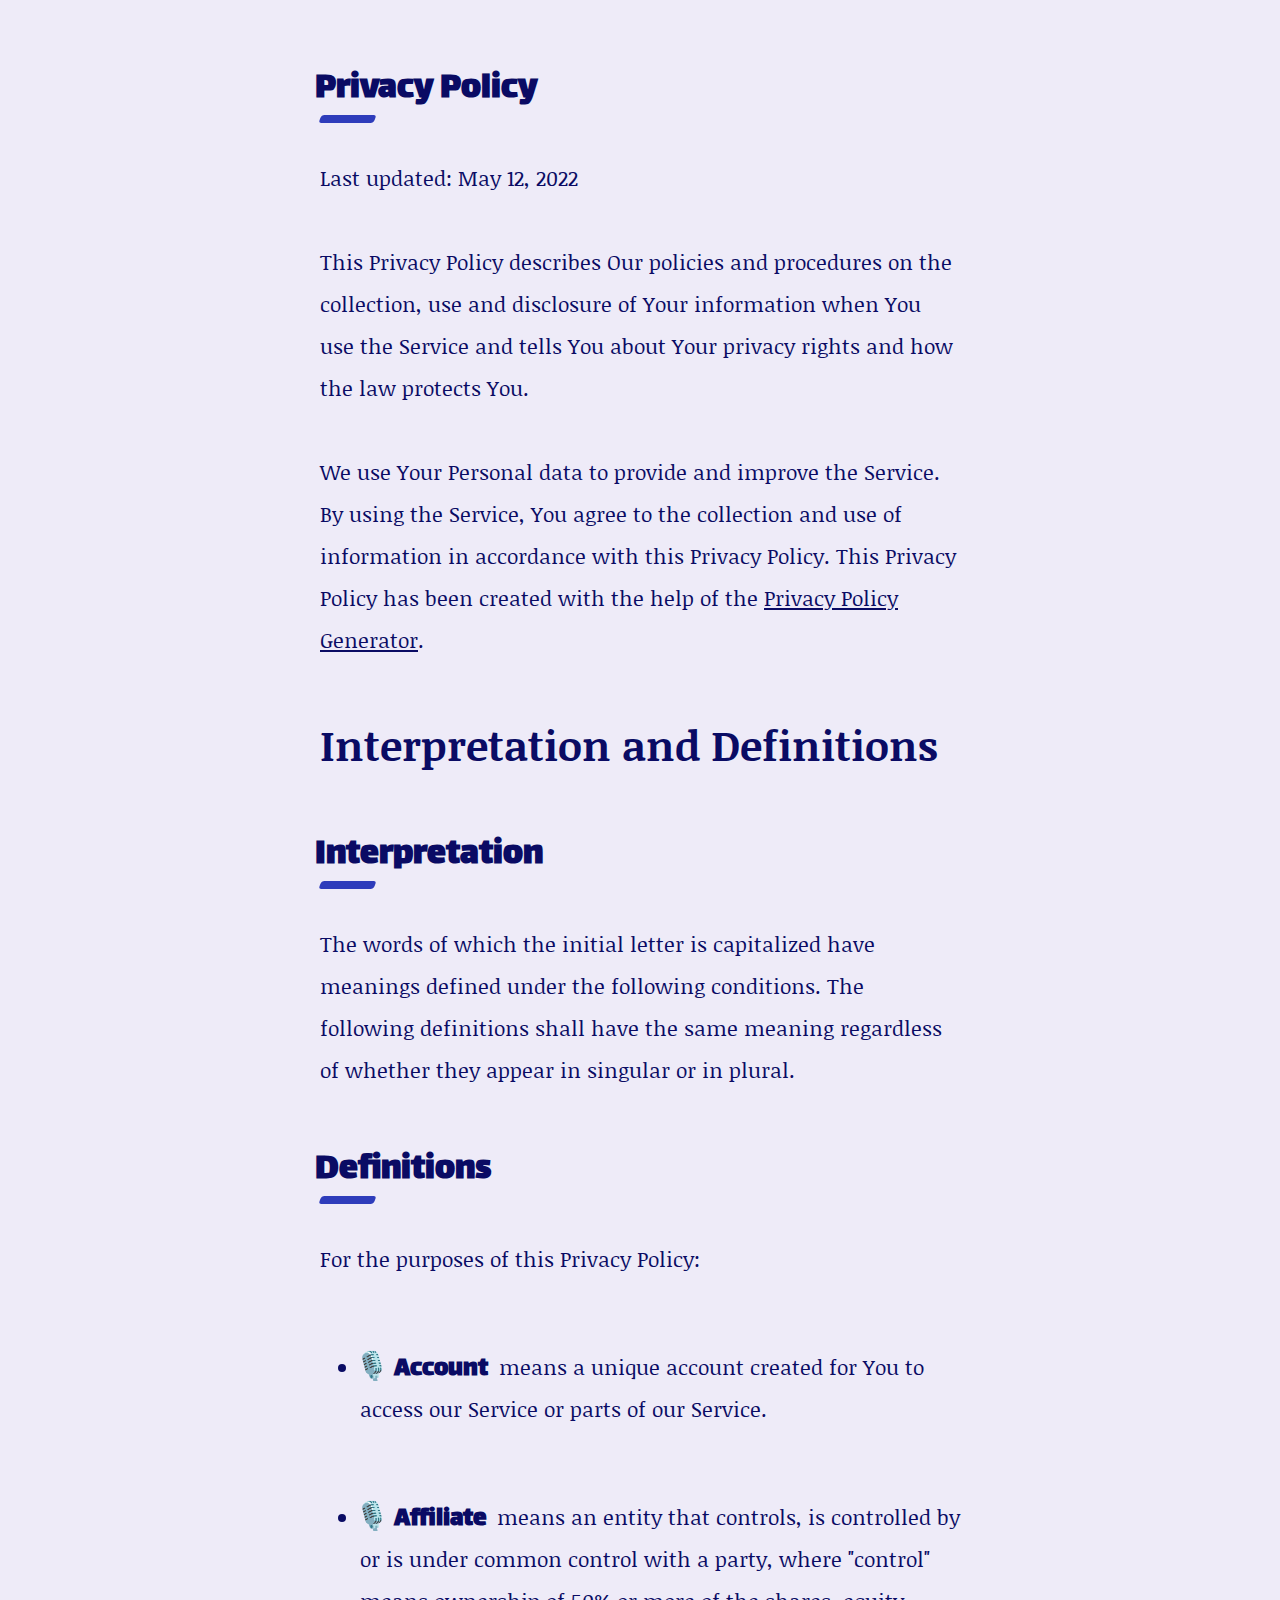
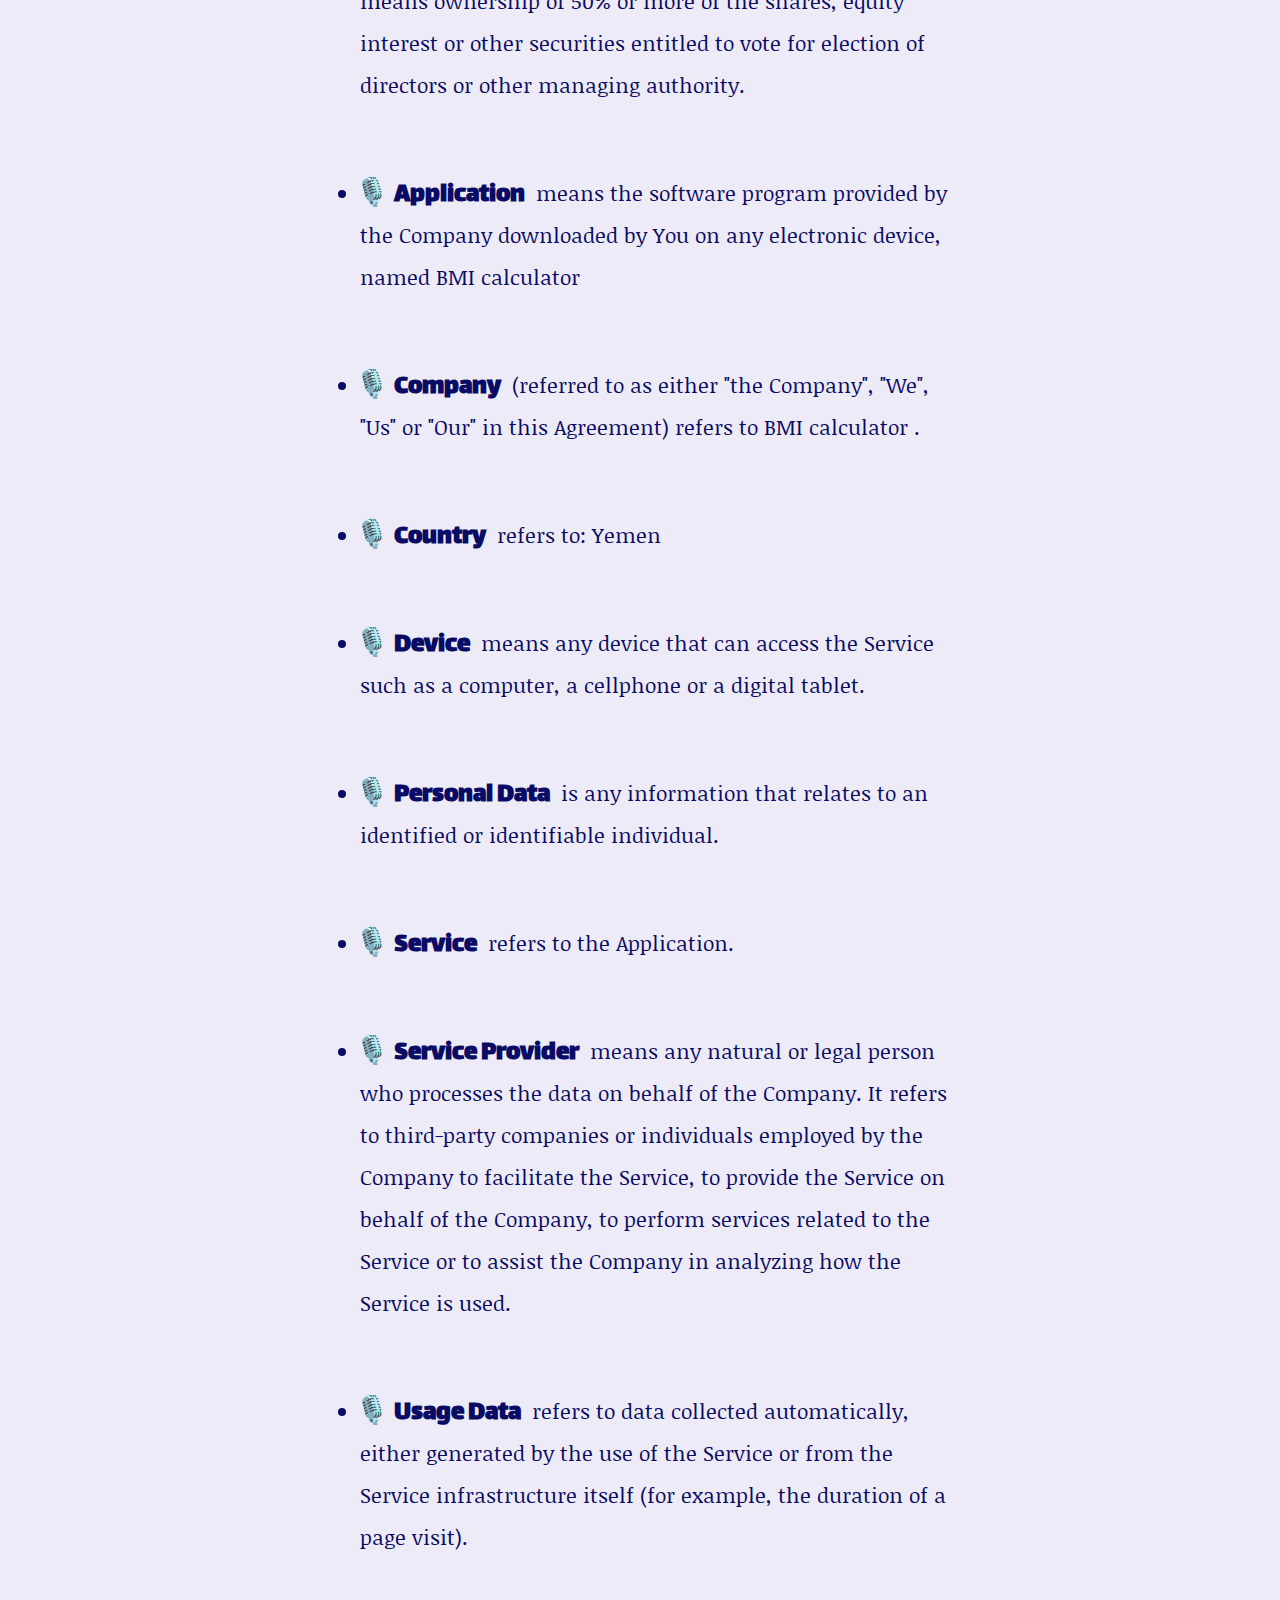
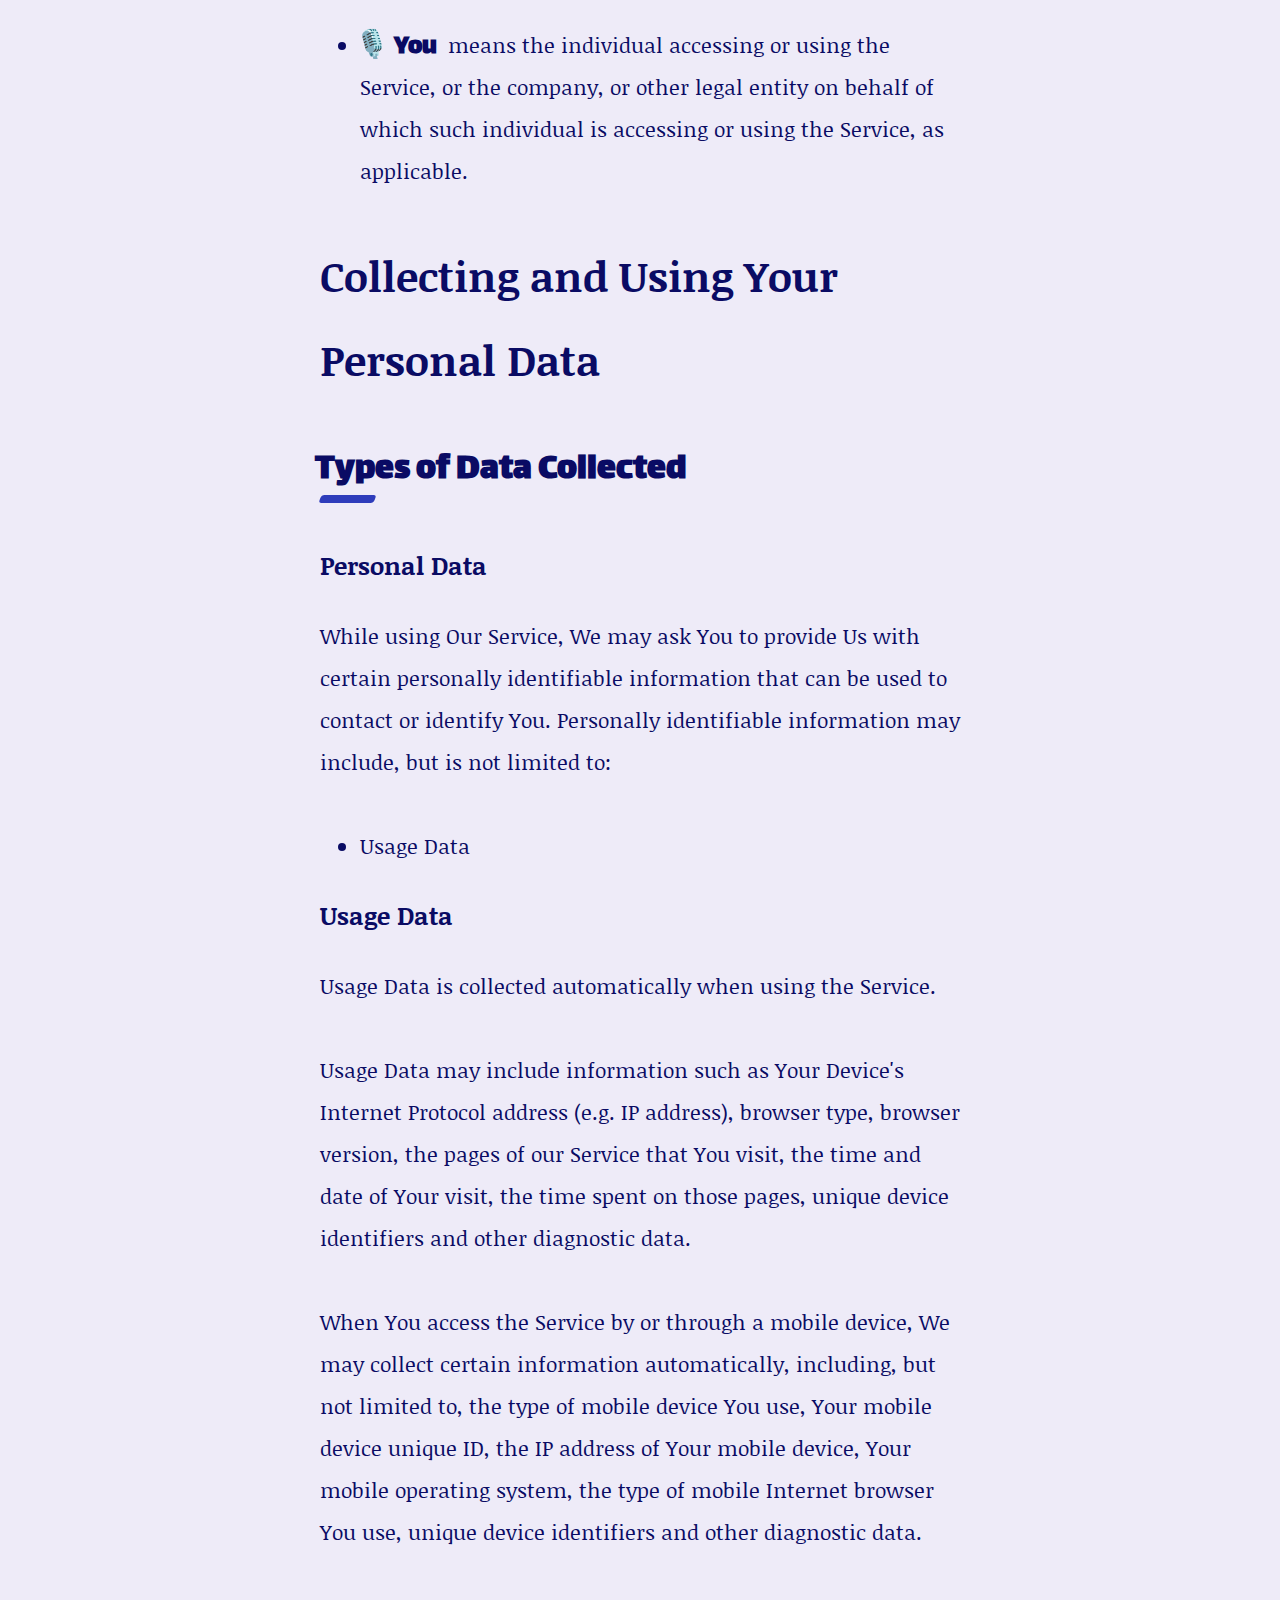
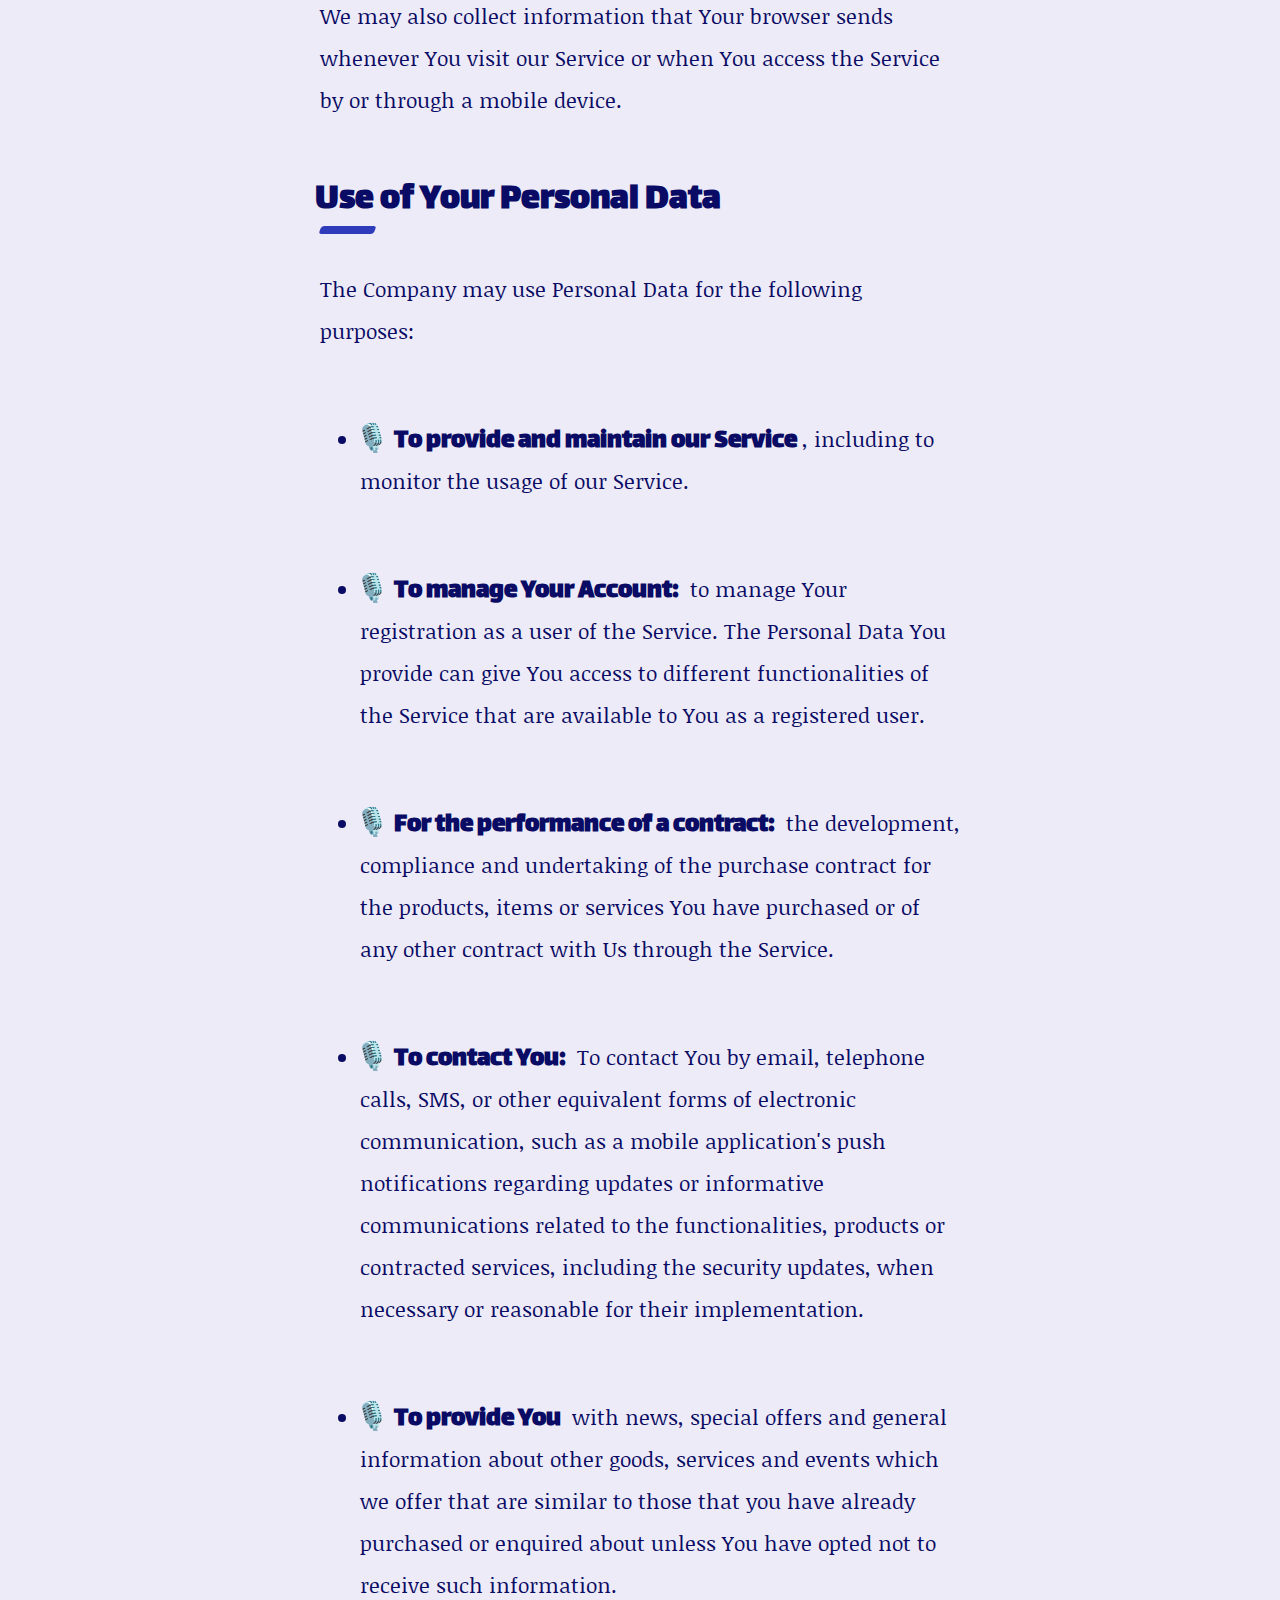
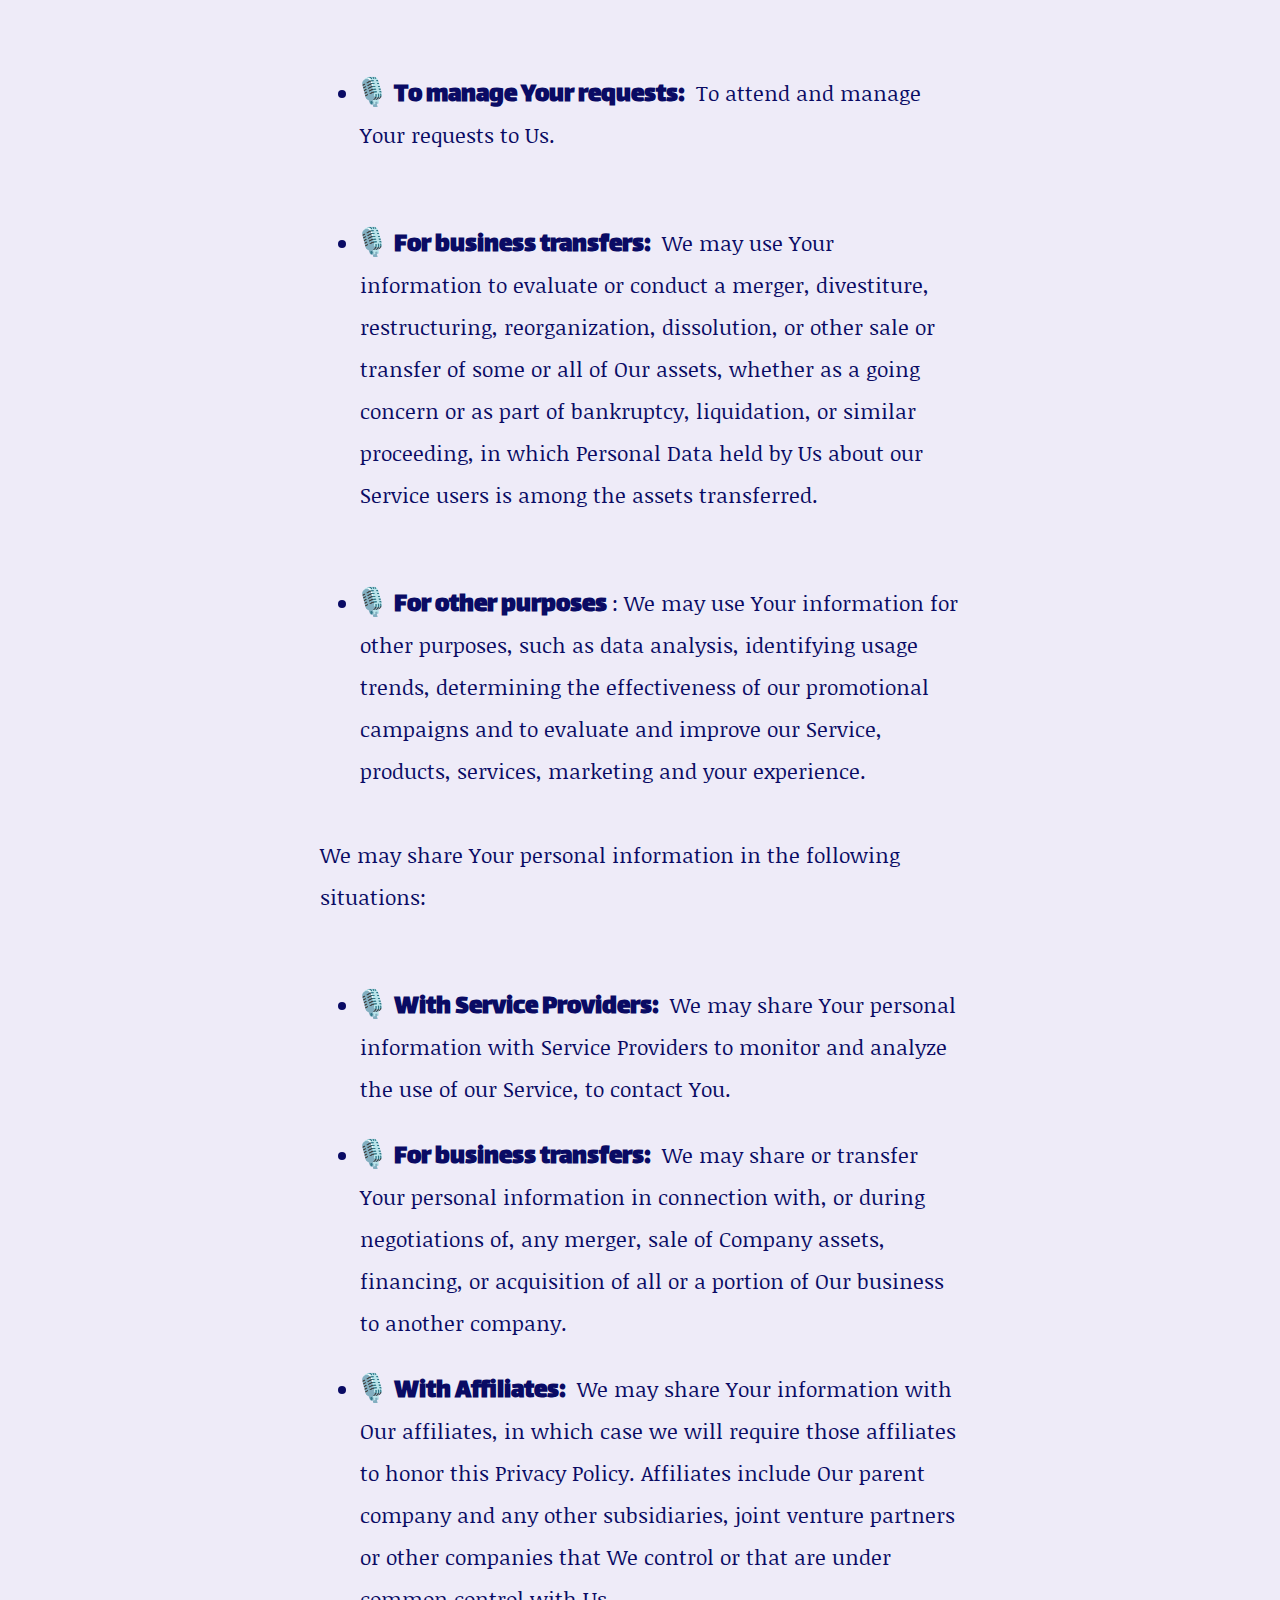
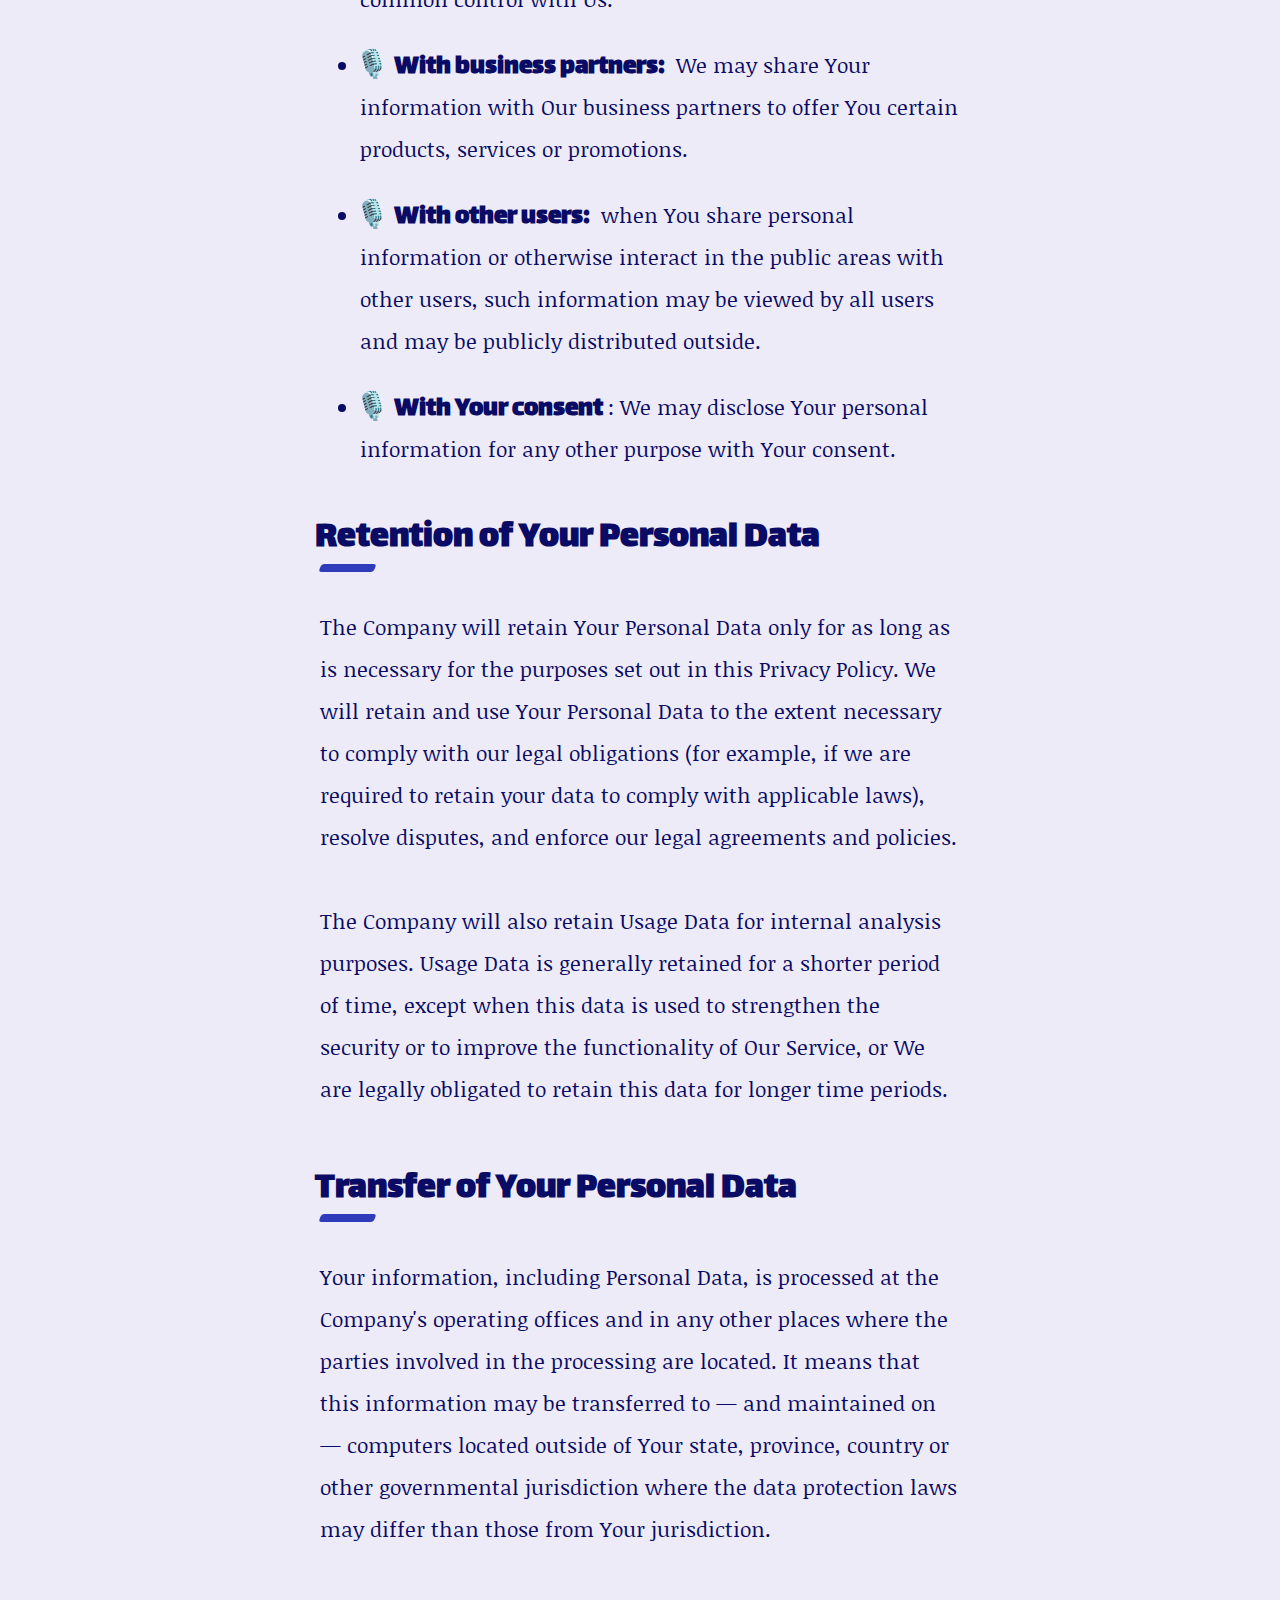
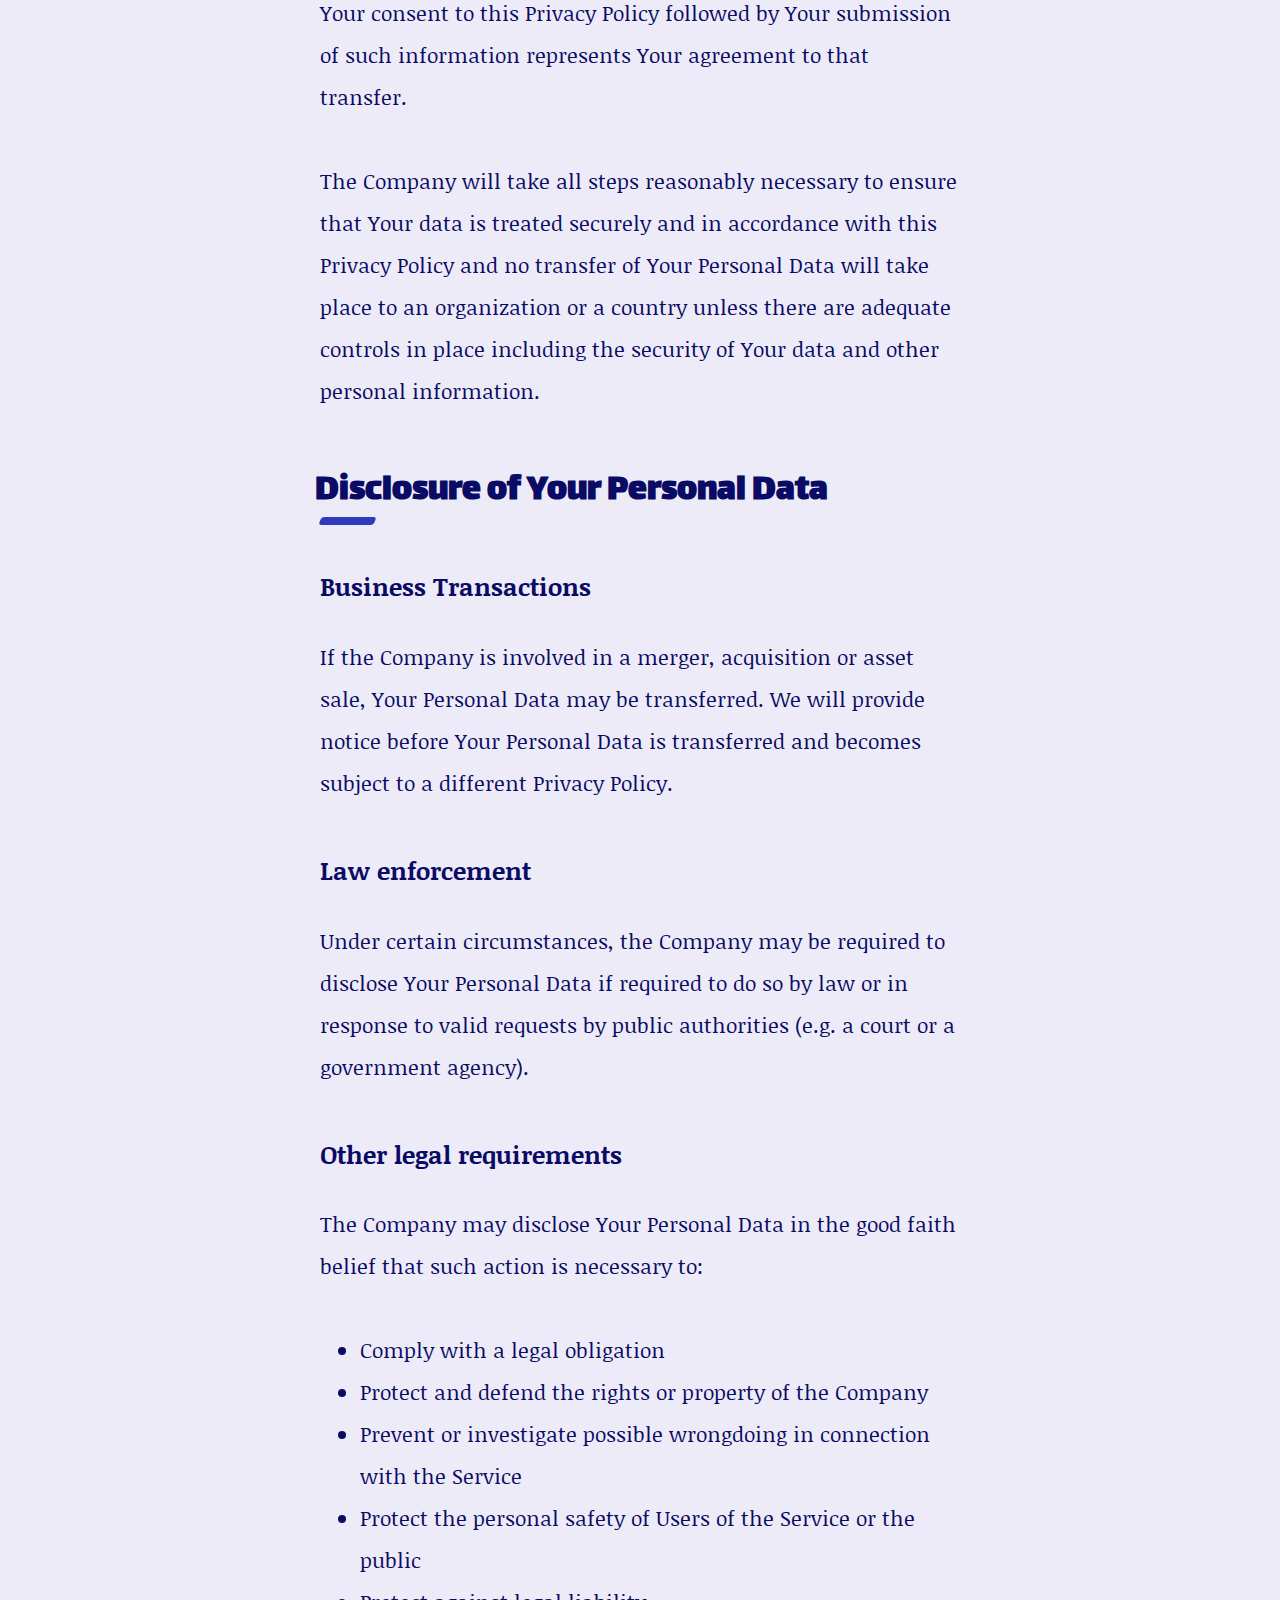
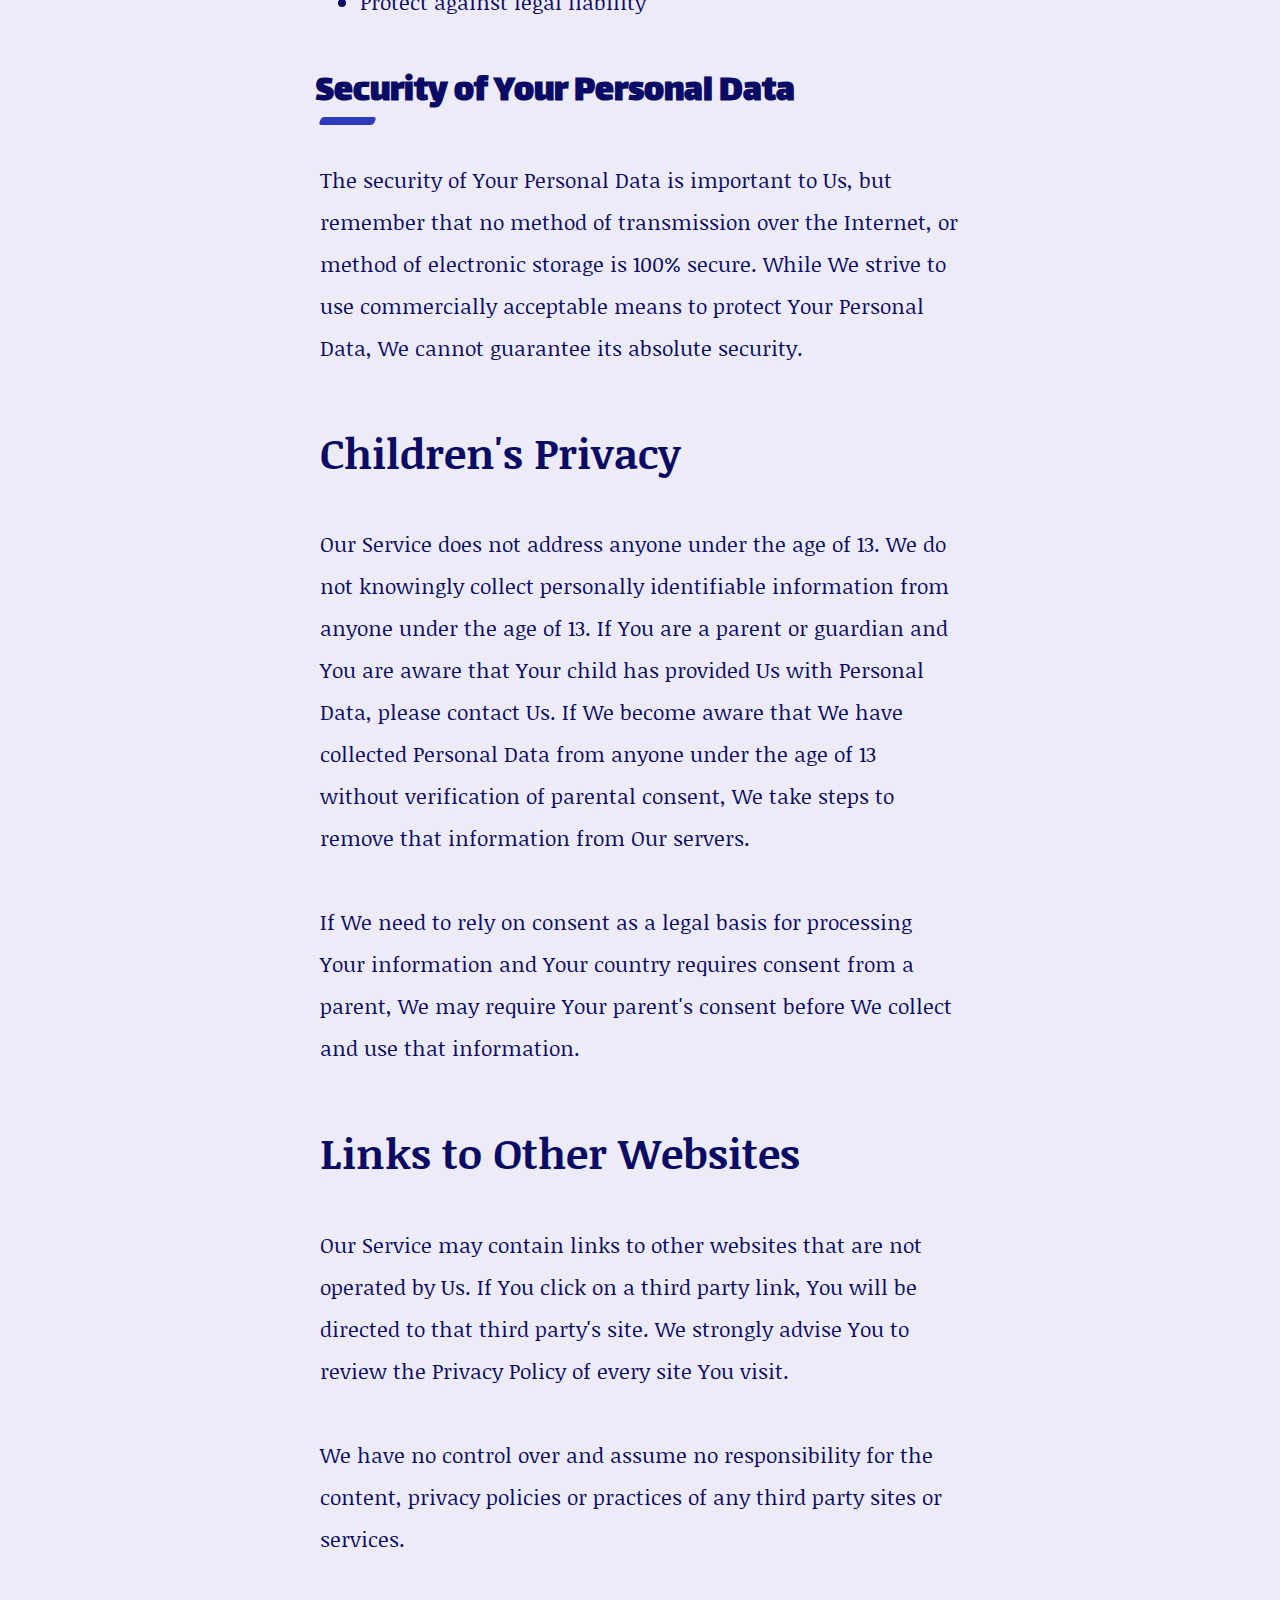
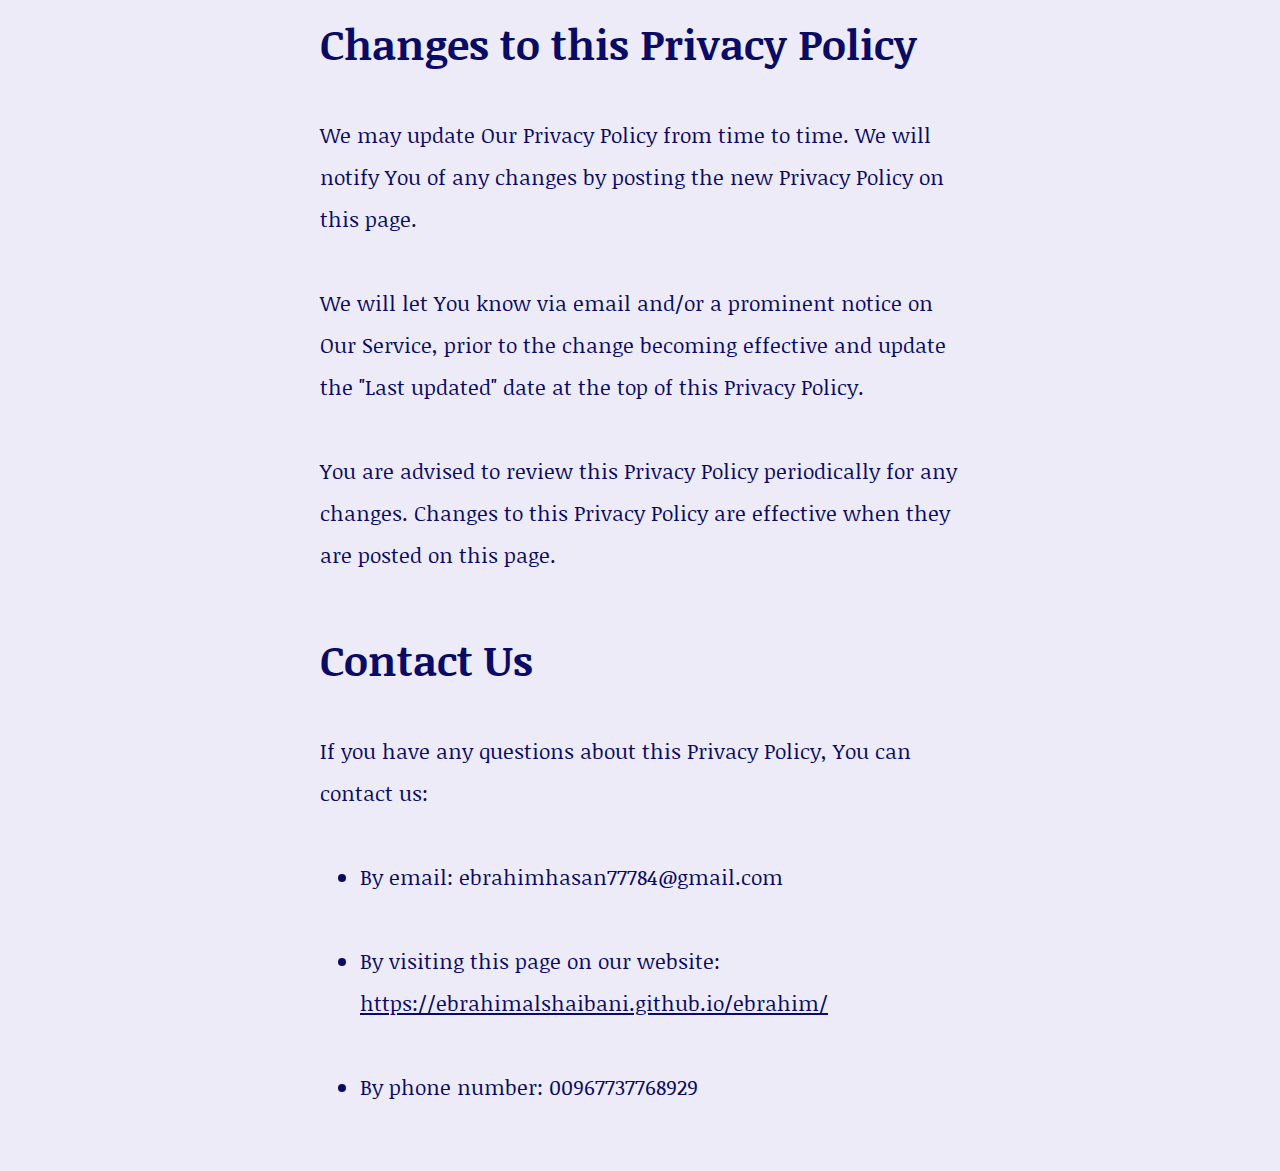
==== commit ddd44471: "d" ====
--- a/index.html
+++ b/index.html
@@ -7,21 +7,13 @@
     <meta name='viewport' content='width=device-width, initial-scale=1'>
     <link rel='stylesheet' type='text/css' media='screen' href='css/style.css'>
     <script src='js/main.js'>
-        Splitting(); 
-
-ScrollOut({  
-  threshold: .2,
-  once: true
-});
     </script>
 </head>
 <body>
-    <!-- <h2 id="description">BMI calculator privacy policy</h2>
-    <p>This app just calculates the body mass index 
-         <!-- <a href="https://goodstuff.fm/smym/118">Show Me Your Mic episode</a> using <a href="https://descript.com/r/HkKZYn6bG">Descript</a>, a Mac/Windows transcription app.
-         -->
-        </p>
-    <h1 id="description"></h1>>Privacy Policy</h1>
+
+    
+<h2 id="description">Privacy Policy</h2>
+    
 <p>Last updated: May 12, 2022</p>
 <p>This Privacy Policy describes Our policies and procedures on the collection, use and disclosure of Your information when You use the Service and tells You about Your privacy rights and how the law protects You.</p>
 <p>We use Your Personal data to provide and improve the Service. By using the Service, You agree to the collection and use of information in accordance with this Privacy Policy. This Privacy Policy has been created with the help of the <a href="https://www.privacypolicies.com/privacy-policy-generator/" target="_blank">Privacy Policy Generator</a>.</p>
